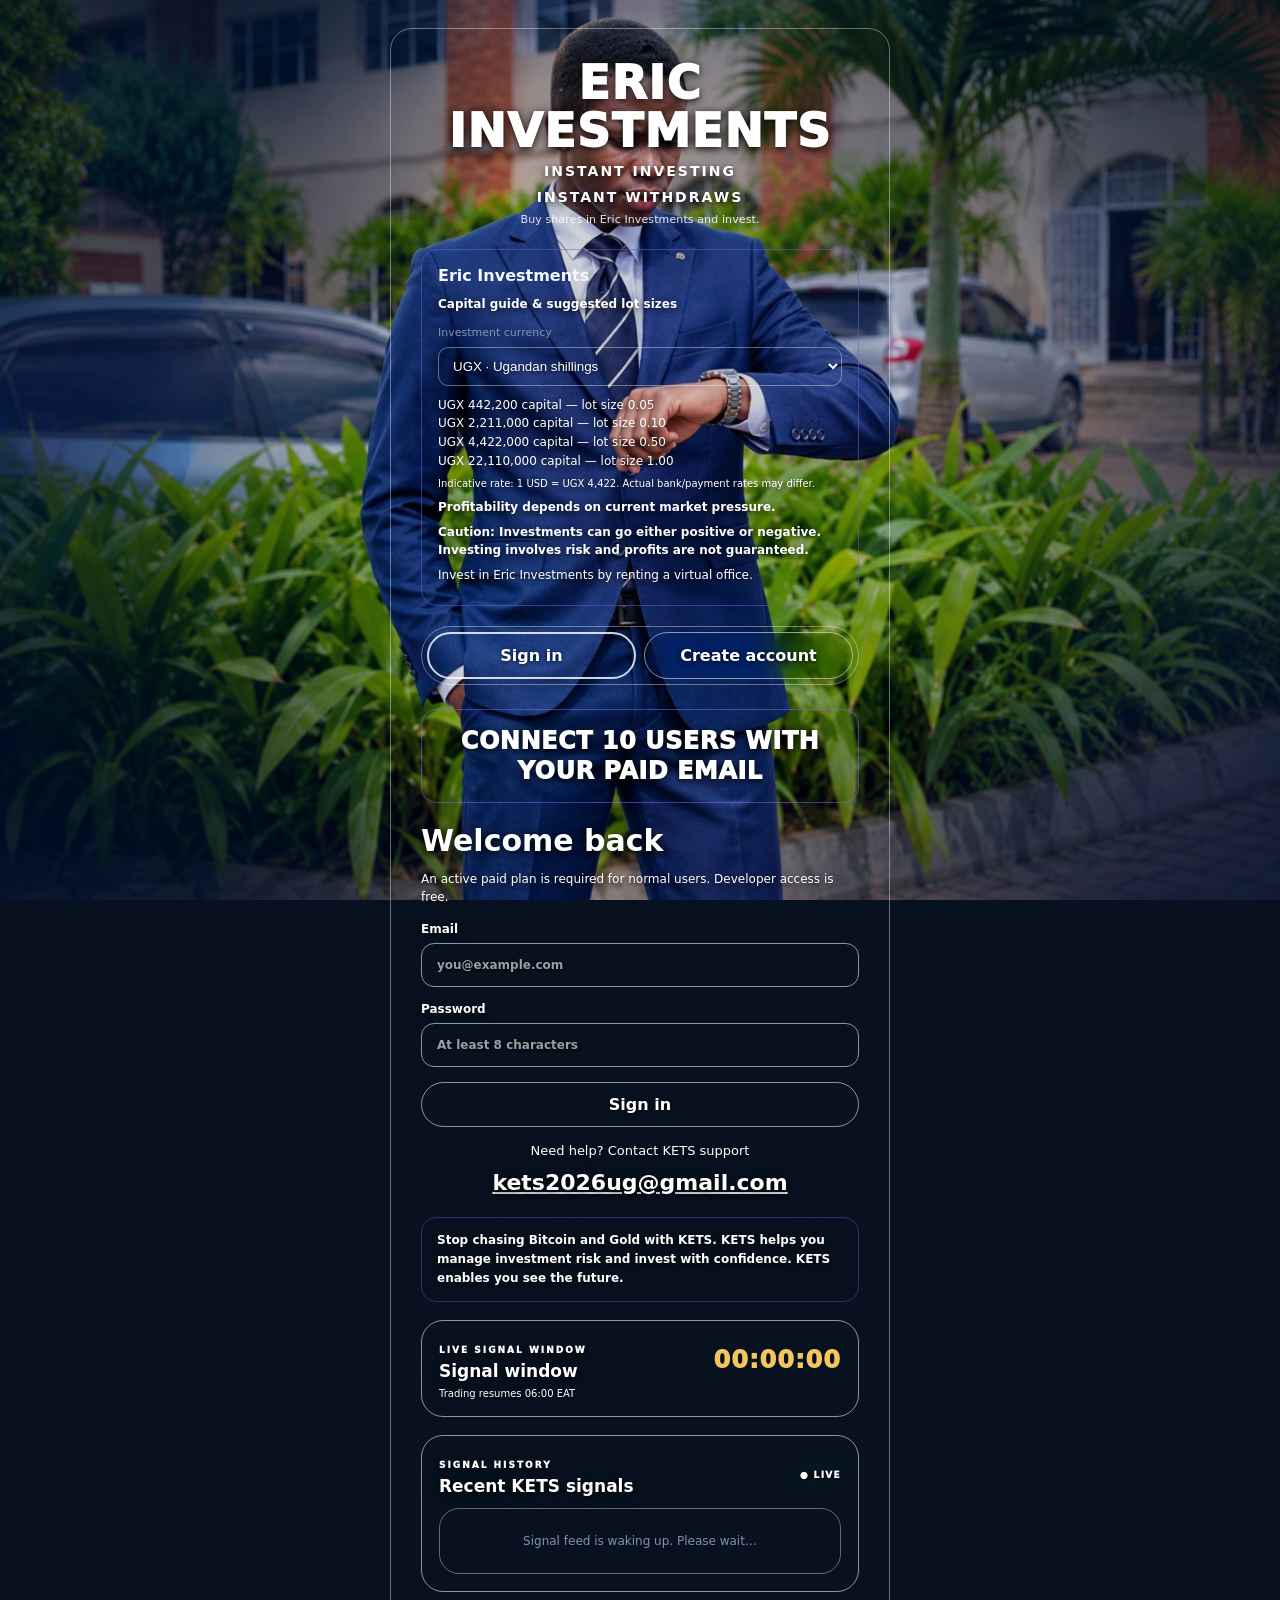
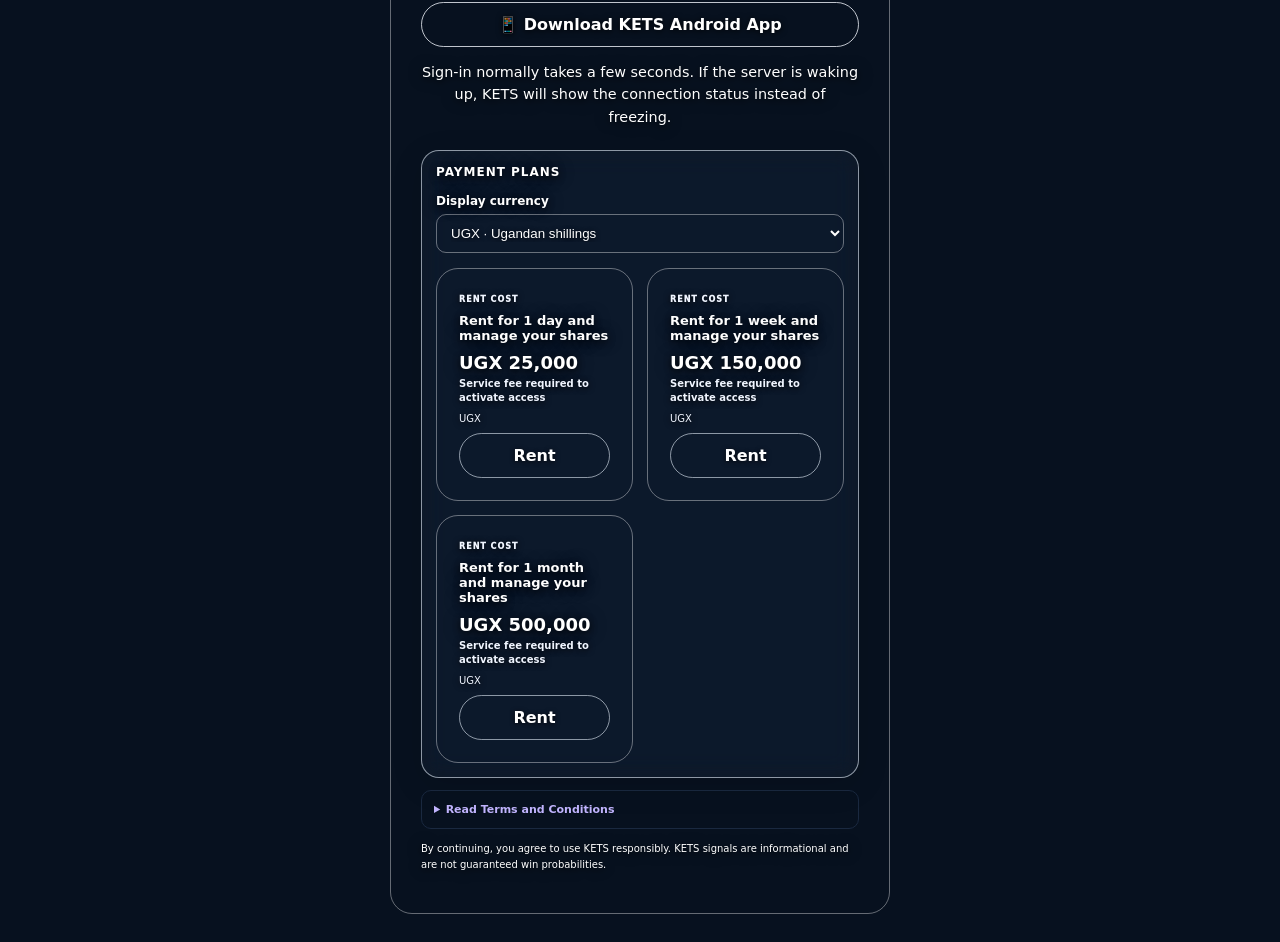
==== index.html @ ac980fc3 "Add files via upload" ====
<!doctype html>
<html lang="en">
<head>
<meta charset="utf-8"><meta name="viewport" content="width=device-width,initial-scale=1,viewport-fit=cover">
<meta name="theme-color" content="#07111f"><meta name="description" content="KETS — private market signal intelligence">
<link rel="manifest" href="/manifest.json">
<link rel="apple-touch-icon" href="/icon-192.png">
<meta name="mobile-web-app-capable" content="yes">
<meta name="apple-mobile-web-app-capable" content="yes">
<meta name="apple-mobile-web-app-status-bar-style" content="black-translucent">

<link rel="stylesheet" href="/styles.css?v=20261110copilot2"><title>ERIC INVESTMENTS — INSTANT INVESTING · INSTANT WITHDRAWS</title>
</head>
<body>
<div id="authScreen" class="auth-screen">
  <div class="auth-card">
    <div class="logo-lockup"><div class="investment-brand"><b>ERIC INVESTMENTS</b><span>INSTANT INVESTING</span><span>INSTANT WITHDRAWS</span><small class="investment-tagline">Buy shares in Eric Investments and invest.</small></div></div>
    <section class="investment-info" aria-label="Investment information"><h3>Eric Investments</h3><p><b>Capital guide &amp; suggested lot sizes</b></p><label class="currency-picker investment-currency-picker">Investment currency <select id="investmentCurrencySelect" aria-label="Investment display currency"><option value="UGX" selected>UGX · Ugandan shillings</option><option value="USD">USD · US dollars</option></select></label><p id="investmentCapitalAmounts"><span data-usd="100" data-lot="0.05">UGX 442,200 capital — lot size 0.05</span><br><span data-usd="500" data-lot="0.10">UGX 2,211,000 capital — lot size 0.10</span><br><span data-usd="1000" data-lot="0.50">UGX 4,422,000 capital — lot size 0.50</span><br><span data-usd="5000" data-lot="1.00">UGX 22,110,000 capital — lot size 1.00</span></p><p id="investmentExchangeRateNote" class="tiny">Using an indicative rate of UGX 4,422 per USD until the live rate loads.</p><p><b>Profitability depends on current market pressure.</b></p><p class="risk-warning">Caution: Investments can go either positive or negative. Investing involves risk and profits are not guaranteed.</p><p>Invest in Eric Investments by renting a virtual office.</p></section>
    <div id="authForms">
      <div class="auth-tabs"><button class="tab active" data-tab="login">Sign in</button><button class="tab" data-tab="register">Create account</button></div>
      <div id="loginForm" class="form-panel">
        <div class="paid-email-banner">CONNECT 10 USERS WITH YOUR PAID EMAIL</div>
        <h1>Welcome back</h1><p class="muted">An active paid plan is required for normal users. Developer access is free.</p>
        <label>Email<input id="loginEmail" type="email" autocomplete="email" placeholder="you@example.com"></label>
        <label>Password<input id="loginPassword" type="password" autocomplete="current-password" placeholder="At least 8 characters"></label>
        <div id="loginMsg" class="form-message" aria-live="polite"></div>
        <button class="primary-btn full" id="loginBtn">Sign in</button>
        <div class="signin-support"><span>Need help? Contact KETS support</span><a href="mailto:kets2026ug@gmail.com">kets2026ug@gmail.com</a></div>
        <p class="kets-tagline">Stop chasing Bitcoin and Gold with KETS. KETS helps you manage investment risk and invest with confidence. KETS enables you see the future.</p>        <section class="welcome-signal-preview" aria-label="KETS public signal preview">
          <div class="welcome-preview-head">
            <div><span class="eyebrow">LIVE SIGNAL WINDOW</span><h2>Signal window</h2></div>
            <div class="welcome-window-time" id="welcomeSignalWindow">--:--:--</div>
          </div>
          <p class="welcome-window-label" id="welcomeWindowLabel">Checking signal window…</p>
        </section>
        <section class="welcome-signal-preview welcome-history-preview" aria-label="KETS signal history">
          <div class="welcome-preview-head">
            <div><span class="eyebrow">SIGNAL HISTORY</span><h2>Recent KETS signals</h2></div>
            <span class="live-dot">● LIVE</span>
          </div>
          <div class="history-card" id="welcomeHistoryList"><div class="empty">Loading signal history…</div></div>
        </section>
        <a class="primary-btn full app-download-btn" href="/download/kets-android.apk" download="KETS-Android.apk">📱 Download KETS Android App</a>
        <p class="muted signin-time-note">Sign-in normally takes a few seconds. If the server is waking up, KETS will show the connection status instead of freezing.</p>
        <div class="auth-plan-box"><div class="auth-plan-title">Payment plans</div><label class="currency-picker">Display currency<select id="authCurrencySelect"><option value="UGX" selected>UGX · Ugandan shillings</option><option value="USD">USD · US dollars</option></select></label><div class="plans-grid auth-plans-grid" id="loginPlansGrid"><div class="empty">Loading plans...</div></div></div>
      </div>
      <div id="registerForm" class="form-panel hidden">
        <h1>Create your KETS account</h1><p class="muted">One email address can have only one KETS account.</p>
        <label>Full name<input id="regName" type="text" autocomplete="name" placeholder="Your name"></label>
        <label>Email<input id="regEmail" type="email" autocomplete="email" placeholder="you@example.com"></label>
        <label>Password<input id="regPassword" type="password" autocomplete="new-password" placeholder="At least 8 characters"></label>
        <label>Country<select id="regCountry"><option value="UG">Uganda</option><option value="OTHER">Other</option></select></label>
        <div class="currency-note" id="currencyNote">Display currency: <strong>UGX</strong></div>
        <label class="terms-consent"><input id="regTermsAge" type="checkbox" required> I agree to the <a href="#termsConditions">Terms and Conditions</a> and confirm that I am 18 years of age or older.</label>
        <div id="registerMsg" class="form-message" aria-live="polite"></div>
        <p class="tiny device-limit-note">A paid email can connect up to 10 devices. The 10-device limit applies per paid email address.</p>
        <button class="primary-btn full" id="registerBtn">Create account</button>
        <div class="auth-plan-box"><div class="auth-plan-title">Payment plans</div><p class="tiny">Creating an account is free. After registration, choose a plan below to activate sign-in access.</p><label class="currency-picker">Display currency<select id="registerCurrencySelect"><option value="UGX" selected>UGX · Ugandan shillings</option><option value="USD">USD · US dollars</option></select></label><div class="plans-grid auth-plans-grid" id="registerPlansGrid"><div class="empty">Loading plans...</div></div></div>
      </div>
      <details id="termsConditions" class="terms-details"><summary>Read Terms and Conditions</summary><p>Eric Investments provides investment information and tools, not guaranteed returns or personal financial advice. Markets can move against you and you may lose some or all of the capital you trade with. Suggested lot sizes are examples, not a guarantee that a lot size is suitable for your account. You are responsible for your decisions, risk controls, and compliance with applicable laws. You must be at least 18 years old to create an account.</p></details><p class="tiny">By continuing, you agree to use KETS responsibly. KETS signals are informational and are not guaranteed win probabilities.</p>
    </div>
  </div>
</div>

<div id="app" class="hidden">
<header class="topbar">
  <div class="brand"><div class="investment-brand"><strong>ERIC INVESTMENTS</strong><span>INSTANT INVESTING</span><span>INSTANT WITHDRAWS</span><div class="investment-info-inline">Capital guide: $100 → 0.05 lot · $500 → 0.10 lot · $1,000 → 0.50 lot · $5,000 → 1.00 lot<br>Profitability depends on current market pressure. Caution: investments can go positive or negative. Choose a 30-day service plan to start investing.</div></div></div>
  <div class="header-actions"><span class="header-status"><i></i><span id="engineStatus">Connecting...</span></span><div class="page-nav" aria-label="KETS pages"><button class="ghost-btn page-nav-btn" id="liveMarketsBtn">Live Markets</button><button class="ghost-btn page-nav-btn" id="accessPlansBtn">Rent Costs</button><button class="ghost-btn page-nav-btn" id="paymentHistoryBtn">Payment History</button><button class="ghost-btn page-nav-btn" id="stopLossBtn">Stop Loss</button><button class="ghost-btn page-nav-btn" id="bullBearHistoryBtn">Bullish / Bearish History</button><button class="ghost-btn page-nav-btn" id="managedTradingBtn">Invest Shares</button><button class="ghost-btn page-nav-btn" id="autoTraderBtn">🤖 Auto Trader</button><button class="ghost-btn page-nav-btn" id="smcHistoryBtn">SMC History</button><button class="ghost-btn page-nav-btn" id="orderFlowBtn">Order Flow</button><button class="ghost-btn page-nav-btn" id="frvpBtn">FRVP</button><button class="ghost-btn page-nav-btn" id="v16Btn">V16</button><button class="ghost-btn page-nav-btn" id="coPilotBtn">Co-pilot</button><button class="ghost-btn page-nav-btn" id="coPilot2Btn">Co-Pilot 2</button><button class="ghost-btn page-nav-btn" id="gmmaBtn">GMMA</button><button class="ghost-btn page-nav-btn" id="adminPaymentsBtn" type="button">Admin Payments</button></div><button class="profile-mini" id="profileBtn"><span id="miniName">Profile</span></button></div>
</header>

<main>
<div id="dashboardHome">
<section class="hero-card">
  <div><span class="eyebrow">PRIVATE SIGNAL DASHBOARD</span><h1>Early market signals.<br><em>Simple. Fast. Focused.</em></h1>
  <p>Real-time KETS intelligence with live signal updates for every signed-in account.</p>
  <div class="welcome-tech">WELCOME TO THE WORLD OF TECHNOLOGY</div><p class="kets-tagline dashboard-tagline">Stop chasing Bitcoin and Gold with KETS. KETS helps you manage investment risk and invest with confidence. KETS enables you see the future.</p>
  <a class="primary-btn app-download-btn dashboard-download" href="/download/kets-android.apk" download="KETS-Android.apk">📱 Download KETS Android App</a>
  </div>
  <div class="hero-badge"><span id="accessPlan">FREE</span><small id="accessExpiry">Sign in to begin</small></div>
</section>

<section class="stats-grid">
 <div class="count-card"><span>Signal window</span><strong id="signalWindow">--:--:--</strong><small id="windowLabel">Checking...</small></div>
 <div class="count-card"><span>Next signal broadcast</span><strong id="nextBroadcast">--:--:--</strong><small>Countdown to the next KETS signal scan</small></div>
 <div class="count-card"><span>Your status</span><strong id="userStatus">SIGNED IN</strong><small>Account active</small></div>
</section>

<section class="section-head"><div><span class="eyebrow">MARKET TOOLS</span><h2>Open a KETS page</h2></div></section>
<section class="dashboard-page-links"><button class="dashboard-page-card" id="dashboardLiveMarkets"><span>📈 LIVE MARKETS</span><strong>Latest qualifying signals</strong><small>Open the full live market dashboard.</small></button><button class="dashboard-page-card" id="dashboardCoPilot"><span>🧭 CO-PILOT</span><strong>Legacy indicator centre</strong><small>View the existing Co-pilot indicator page.</small></button><button class="dashboard-page-card" id="dashboardCoPilot2"><span>🧭 CO-PILOT 2</span><strong>Bollinger Bands + Supertrend</strong><small>Monitor the latest 20 Twelve Data candles and Supertrend colour-change decisions.</small></button><button class="dashboard-page-card" id="dashboardOrderFlow"><span>📊 ORDER FLOW</span><strong>View calculated market pressure</strong><small>Open the Order Flow page to review the trading bot’s candle-pressure results.</small></button><button class="dashboard-page-card" id="dashboardStopLoss"><span>🛡 STOP LOSS MANAGEMENT</span><strong>Manage trade risk</strong><small>Open the dedicated stop-loss management page.</small></button><button class="dashboard-page-card" id="dashboardAccessPlans"><span>💳 RENT COSTS</span><strong>Rent a virtual office</strong><small>View plans and secure payment options.</small></button><button class="dashboard-page-card" id="dashboardPaymentHistory"><span>🧾 PAYMENT HISTORY</span><strong>Your payment records</strong><small>View completed and pending payments separately.</small></button><button class="dashboard-page-card" id="dashboardAdminPayments" type="button"><span>🛠 ADMIN PAYMENTS</span><strong>Review payment requests</strong><small>Open the admin payments approval page.</small></button><button class="dashboard-page-card managed-trading-card" id="dashboardManagedTrading"><span>🤖 INVEST SHARES</span><strong>Deposit &amp; let KETS trade</strong><small>Connect an authorized broker account, monitor entries/exits and track profits.</small></button></section>


<section class="section-head"><div><span class="eyebrow">YOUR ACCOUNT</span><h2>Profile & payments</h2></div></section>
<section class="dashboard-grid">
 <article class="panel profile-panel"><div class="panel-title"><h3>Profile</h3><button class="ghost-btn" id="editProfileBtn">Edit</button></div>
  <div class="profile-row"><div><strong id="profileName">—</strong><span id="profileEmail">—</span></div></div>
 </article>
 <article class="panel"><div class="panel-title"><h3>Current access</h3></div><div id="accessCard" class="access-card">No active plan.</div></article>
</section>

<section class="section-head"><div><span class="eyebrow">SIGNALS</span><h2>Signal history</h2></div><span class="muted">2 days · live updates</span></section>
<section class="history-card" id="historyList"><div class="empty">Loading...</div></section>

<section class="section-head"><div><span class="eyebrow">SMC AUTOTRADE SOURCE</span><h2>SMC Signal History</h2></div><span class="muted">Dedicated SMC-only feed · historical feed only</span></section>
<section class="history-card" id="smcHistoryList"><div class="empty">Loading SMC history...</div></section>

<section class="support-card"><div><span class="eyebrow">SUPPORT</span><h2>Need help?</h2><p>Contact the KETS support team for account or payment assistance.</p></div><a class="primary-btn" href="mailto:kets2026ug@gmail.com">kets2026ug@gmail.com</a></section>

</div>

<section id="liveMarketsPage" class="history-page hidden">
  <div class="history-page-head">
    <div><span class="eyebrow">LIVE MARKETS</span><h2>Latest qualifying signals</h2><p class="muted">Live KETS market signals · existing trading setup unchanged</p></div>
    <button class="ghost-btn page-back-btn" data-page="dashboard">← Dashboard</button>
  </div>
  <div class="live-page-status"><span class="live-dot">LIVE</span><small id="signalsLastUpdated">Waiting for signal feed…</small></div>
  <section class="signal-grid" id="signalGrid"><div class="empty dashboard-loading">Loading live market dashboard…</div></section>
</section>

<section id="accessPlansPage" class="history-page hidden">
  <div class="history-page-head">
    <div><span class="eyebrow">RENT COSTS</span><h2>Rent a virtual office</h2><p class="muted">Your currency is based on your country. Pesapal provides the secure hosted payment page.</p></div>
    <button class="ghost-btn page-back-btn" data-page="dashboard">← Dashboard</button>
  </div>
  <div class="plans-card dedicated-plans-card"><div class="plans-page-currency"><label class="currency-picker">Display currency<select id="insideCurrencySelect"><option value="UGX" selected>UGX · Ugandan shillings</option><option value="USD">USD · US dollars</option></select></label><span>Prices shown in <strong id="plansCurrencyLabel">UGX</strong></span></div><div class="plans-grid" id="plansGrid"></div></div>
</section>

<section id="paymentHistoryPage" class="history-page hidden">
  <div class="history-page-head">
    <div><span class="eyebrow">PAYMENT HISTORY</span><h2>Your payment history</h2><p class="muted">Your KETS payment records are kept on their own page.</p></div>
    <button class="ghost-btn page-back-btn" data-page="dashboard">← Dashboard</button>
  </div>
  <section class="history-card" id="paymentHistory"><div class="empty">Loading...</div></section>
</section>

<section id="stopLossPage" class="history-page hidden">
  <div class="history-page-head">
    <div><span class="eyebrow">RISK MANAGEMENT</span><h2>Stop Loss Management</h2><p class="muted">Dedicated stop-loss view for the current KETS signal. Existing signal calculations and setups are unchanged.</p></div>
    <button class="ghost-btn page-back-btn" data-page="dashboard">← Dashboard</button>
  </div>
  <section class="stop-management-page" id="stopManagementContent"><div class="empty">Loading stop-loss management…</div></section>
</section>

<section id="managedTradingPage" class="history-page hidden">
  <div class="history-page-head">
    <div><span class="eyebrow">CTRADER MANAGEMENT</span><h2>Connect cTrader &amp; let KETS manage entries</h2><p class="muted">A dedicated cTrader management page. Your funds remain with your broker; KETS only uses the trading permission you authorize.</p></div>
    <button class="ghost-btn page-back-btn" data-page="dashboard">← Dashboard</button>
  </div>

  <div class="managed-warning"><strong>Important:</strong> KETS does not guarantee profits. Connect only a broker/exchange account that supports authorized API trading. Never give KETS your broker password or withdrawal credentials.</div>

  <section class="panel" style="margin-bottom:16px">
    <div class="panel-title"><h3>cTrader connection</h3><span class="status-pill" id="ctraderConnectionStatus">NOT CONNECTED</span></div>
    <p class="muted">Connect your own cTrader account through cTrader's official authorization page. KETS never asks for your cTrader password.</p>
    <button class="primary-btn" id="connectCTraderBtn">Connect cTrader</button>
    <button class="ghost-btn" id="disconnectCTraderBtn" style="display:none">Disconnect cTrader</button>
    <p class="tiny" id="ctraderConnectionNote">No cTrader account is connected.</p>
    <div id="ctraderAccountPickerWrap" style="display:none" class="ctrader-account-picker">
      <label for="ctraderAccountPicker">Account KETS will use for trading</label>
      <select id="ctraderAccountPicker"></select>
      <div class="tiny" id="ctraderSelectedAccountNote">No trading account selected.</div>
      <button class="primary-btn" id="selectCTraderAccountBtn" type="button">Use selected account for trading</button>
    </div>
  </section>

  <section class="managed-grid">
    <article class="panel managed-balance-card">
      <div class="panel-title"><h3>Trading account</h3><span class="status-pill" id="managedConnectionStatus">NOT CONNECTED</span></div>
      <div class="managed-currency-row"><label for="managedCurrencySelect">Display currency</label><select id="managedCurrencySelect"><option value="UGX" selected>UGX · Ugandan shillings</option><option value="USD">USD · US dollars</option></select><span id="managedExchangeRateNote" class="tiny">Loading current USD/UGX rate…</span></div>
      <div class="managed-balance"><span>Current cTrader balance</span><strong id="managedBalance">--</strong></div>
      <div class="managed-mini-grid">
        <div><span>Equity</span><b id="managedEquity">--</b></div>
        <div><span>Today's realized P/L</span><b id="managedTodayPnl">--</b></div>
        <div><span>Open P/L</span><b id="managedUnrealizedPnl">--</b></div>
        <div><span>Open trades</span><b id="managedOpenTrades">0</b></div>
        <div><span>Realized P/L (today)</span><b id="managedRealizedPnl">--</b></div>
        <div><span>Free margin</span><b id="managedFreeMargin">--</b></div>
      </div>
      <p class="tiny managed-note" id="managedConnectionNote">These figures are read from the selected cTrader account. Connect cTrader and select an account to load the live balance, equity, P/L and margin data.</p>
    </article>

    <article class="panel managed-control-card">
      <div class="panel-title"><h3>Trading controls</h3><span class="muted">Your strategy remains unchanged</span></div>
      <label>Trading allocation <select id="managedAllocation" disabled title="Not used by Current KETS auto-trade rules"><option value="10">10% of trading balance</option><option value="25">25% of trading balance</option><option value="50">50% of trading balance</option><option value="100">100% of trading balance</option></select></label>
      <label>Selected lot size <input id="managedLotSize" type="number" min="0.01" max="10" step="0.01" value="0.01" inputmode="decimal"></label>
      <label>Pressure ratio required for Auto-Trade <input id="managedPressureRatio" type="number" min="1" max="100" step="0.1" value="2" inputmode="decimal"></label><p class="tiny">Default is 2×. Auto-Trader will only open a new position when the confirmed Order Flow pressure ratio meets your selected threshold and the existing pressure/price alignment rules also agree. Higher ratios require stronger pressure imbalance; they do not guarantee profit.</p>
      <label>Maximum open trades <select id="managedMaxTrades" disabled title="Not used by Current KETS auto-trade rules"><option>1</option><option>2</option><option>3</option></select></label>
      <label>Minimum entry quality <select id="managedMinQuality" disabled title="Not used by Current KETS auto-trade rules"><option value="40" selected>40 / 100 — Low-risk eligible</option><option value="50">50 / 100</option><option value="60">60 / 100</option><option value="70">70 / 100</option><option value="85">85 / 100</option></select></label>
      <input id="managedProfitTarget" type="hidden" value="25">
      <div class="managed-toggle-row"><div><strong>Automatic entries &amp; exits</strong><small>Choose the market below, then tap the switch to turn automatic trading ON or OFF.</small></div><label class="switch" title="Turn automatic trading on or off"><input id="managedAutoTrade" type="checkbox" disabled><span></span></label></div>
      <label class="auto-trade-symbol-label">Auto-trade symbol<select id="autoTradeSymbol" disabled><option value="XAUUSD">XAU/USD</option><option value="BTCUSD">BTC/USD</option></select></label>
      <div class="auto-trade-controls">
        <div class="auto-trade-status"><span>AUTO-TRADE STATUS</span><strong id="managedAutoTradeStatus">NOT CONNECTED</strong></div>
        <div class="auto-trade-buttons">
          <button class="primary-btn" id="autoStartBtn" disabled>▶ Start Auto-Trade</button>
          <button class="ghost-btn" id="autoPauseBtn" disabled>⏸ Pause</button>
          <button class="danger-btn" id="autoStopBtn" disabled>⏹ Stop New Entries</button>
        </div>
        <p class="tiny">Start immediately checks the trading-bot signals shown in Signal History and keeps checking for new BUY/SELL signals. The existing rules remain unchanged: BUY/SELL entries only, opposite signal exits, and no duplicate same-direction entries. Pause/Stop prevent new automatic entries; existing trades are not closed by these buttons. Auto-Trade operates only from 06:00 to 18:00 EAT and resumes at 06:00 if the total target profit has not yet been reached.</p><div id="managedActionMessage" class="managed-action-message" aria-live="polite"></div>
      </div>
      <div class="manual-trade-controls">
        <div class="panel-title"><h3>Manual Trade</h3><span class="muted">Uses your connected cTrader account</span></div>
        <div class="manual-trade-grid">
          <label>Symbol <select id="manualTradeSymbol"><option value="XAUUSD">XAU/USD</option><option value="BTCUSD">BTC/USD</option></select></label>
          <label>Lot size <input id="manualTradeLot" type="number" min="0.01" max="10" step="0.01" value="0.01" inputmode="decimal"></label>
          <label>Stop Loss <input id="manualTradeSL" type="number" step="any" placeholder="Optional"></label>
          <label>Take Profit <input id="manualTradeTP" type="number" step="any" placeholder="Optional"></label>
        </div>
        <div class="manual-trade-buttons">
          <button class="buy-btn" id="manualBuyBtn" disabled>🟢 BUY</button>
          <button class="sell-btn" id="manualSellBtn" disabled>🔴 SELL</button>
          <button class="ghost-btn" id="manualCloseAllBtn" disabled>✕ Close All Manual Trades</button>
        </div>
        <p class="tiny">Manual orders use the lot size entered here. Automatic entries use the separate Selected lot size above. Optional SL/TP can be entered before placing the order.</p>
      </div>
      <button class="primary-btn full" id="saveManagedSettings">Save trading settings</button>
      <p class="tiny">Target profit total stops new automatic entries when the current Auto-Trade run reaches the amount. It is not a profit guarantee; actual P/L depends on market conditions, lot size, spread, slippage and broker execution.</p>
      <div class="managed-action-row"><button class="ghost-btn" id="managedDepositBtn">View deposit instructions</button><button class="ghost-btn" id="managedWithdrawBtn">Withdraw profits</button></div>
    </article>
  </section>

  <section class="section-head managed-section-head"><div><span class="eyebrow">LIVE TRADE PLAN</span><h2>Current KETS entry &amp; exit</h2></div><span class="muted">Signals drive the plan; execution requires a broker connection.</span></section>
  <section class="managed-trade-card panel" id="managedTradePlan"><div class="empty">Waiting for a qualifying KETS signal…</div></section>

  <section class="section-head managed-section-head"><div><span class="eyebrow">TRADE HISTORY</span><h2>Entries, exits &amp; P/L</h2></div></section>
  <section class="history-card" id="managedTradeHistory"><div class="empty">No managed trades recorded yet.</div></section>
</section>


<section id="smcHistoryPage" class="history-page hidden">
  <div class="history-page-head">
    <div><span class="eyebrow">SMC AUTOTRADE SOURCE</span><h2>SMC Signal History</h2><p class="muted">Historical SMC records only · SMC is not an Auto-Trader entry source.</p></div>
    <button class="ghost-btn page-back-btn" data-page="dashboard">← Dashboard</button>
  </div>
  <div class="live-page-status"><span class="live-dot">SMC LIVE</span><small id="smcHistoryLastUpdated">Waiting for SMC signal feed…</small></div>
  <section class="history-card" id="smcHistoryPageList"><div class="empty">Loading SMC history…</div></section>
</section>

<section id="orderFlowPage" class="history-page hidden">
  <div class="history-page-head">
    <div><span class="eyebrow">CANDLE-BASED PRESSURE PROXY</span><h2>Order Flow History</h2><p class="muted">Directional pressure is estimated from existing OHLC candles. This is not actual bid/ask volume, aggressor flow, or verified absorption.</p></div>
    <button class="ghost-btn page-back-btn" data-page="dashboard">← Dashboard</button>
  </div>
  <div class="live-page-status"><span class="live-dot">PROXY FEED</span><small id="orderFlowLastUpdated">Waiting for order-flow proxy data…</small></div>
  <section class="history-card order-flow-reading-guide" aria-labelledby="orderFlowReadingGuideTitle">
    <h3 id="orderFlowReadingGuideTitle">How to use the major-trend reading</h3>
    <ul>
      <li><strong>Bullish average at 55% or higher:</strong> bullish pressure bias.</li>
      <li><strong>Bearish average at 55% or higher:</strong> bearish pressure bias.</li>
      <li><strong>Neither reaches 55%:</strong> no clear pressure advantage.</li>
      <li><strong>Pressure and price agree:</strong> stronger directional evidence.</li>
      <li><strong>Pressure and price disagree:</strong> trend remains unconfirmed.</li>
    </ul>
    <p class="muted">These are initial analysis thresholds, not proven profitable settings. The summary does not guarantee a major trend or automatically authorize a trade.</p>
  </section>
  <section id="orderFlowTrendSummary" class="order-flow-trend-summary"><div class="empty">Trend bias will appear when enough proxy records arrive.</div></section>
  <section class="history-card" id="orderFlowHistoryList"><div class="empty">Loading order-flow history…</div></section>
</section>

<section id="frvpPage" class="history-page hidden">
  <div class="history-page-head">
    <div><span class="eyebrow">AUTOTRADER ENTRY VISUALIZER</span><h2>📊 FRVP · Fixed Range Volume Profile</h2><p class="muted">Read-only FRVP analysis for observation. KETS Co-pilot is the only Auto-Trader entry strategy. FRVP remains a read-only monitor.</p></div>
    <button class="ghost-btn page-back-btn" data-page="dashboard">← Dashboard</button>
  </div>
  <div class="live-page-status"><span class="live-dot">FRVP MONITOR</span><small id="frvpLastUpdated">Waiting for order-flow candle data…</small></div>
  <section class="history-card frvp-intro"><strong>How the entry is checked</strong><p>FRVP uses the latest completed swing as a fixed range. Tick volume is spread across 48 price bins to estimate the POC. BUY requires a downward POC retest followed by a confirmed bullish higher-low and higher-high. SELL requires an upward POC retest followed by a confirmed bearish lower-high and lower-low. This FRVP page is retained for monitoring only and does not authorize Auto-Trader entries or exits.</p><small>Volume is a tick-volume approximation, not exchange-traded real volume. This page is a read-only monitor; it does not change or manually trigger trades.</small></section>
  <section id="frvpOverview" class="frvp-overview"><div class="empty">FRVP status will appear when Order Flow records arrive.</div></section>
  <section class="history-card frvp-profile-card"><div class="frvp-section-head"><div><h3>Fixed Range Volume Profile</h3><p class="muted">Estimated tick-volume distribution across the selected swing range.</p></div><span id="frvpPocLabel" class="frvp-poc-label">POC: --</span></div><div id="frvpProfile" class="frvp-profile"><div class="empty">Waiting for sufficient OHLC + tick-volume candle data.</div></div></section>
  <section class="history-card frvp-steps-card"><h3>Entry confirmation checklist</h3><div id="frvpChecklist" class="frvp-checklist"><div class="empty">Waiting for FRVP inputs…</div></div></section>
  <section class="history-card frvp-steps-card"><h3>Confirmed ZigZag swing points</h3><div id="frvpZigzag" class="frvp-zigzag"><div class="empty">No confirmed ZigZag points yet.</div></div></section>
</section>


<section id="v16Page" class="history-page hidden">
  <div class="history-page-head"><div><span class="eyebrow">GOLD + DXY MARKET DATA FEED</span><h2>V16 · GOLD / DXY MONITOR</h2><p class="muted">Gold feed: Twelve Data · DXY feed: Infoway. Read-only Gold/DXY market context. These readings do not authorize Auto-Trader entries.</p></div><button class="ghost-btn page-back-btn" data-page="dashboard">← Dashboard</button></div>
  <div class="live-page-status"><span class="live-dot" id="v16FeedStatus">WAITING FOR FEED</span><small id="v16LastUpdated">Waiting for incoming Gold and DXY candles…</small></div>
  <section class="v16-market-grid"><article class="history-card"><h3>XAU/USD · GOLD</h3><div class="v16-price" id="v16GoldPrice">--</div><div class="v16-metrics" id="v16GoldReadings">M5: -- · M15: --</div><p id="v16GoldLevels" class="muted">Support: -- · Resistance: --</p></article><article class="history-card"><h3>DXY · US DOLLAR INDEX</h3><div class="v16-price" id="v16DxyPrice">--</div><div class="v16-metrics" id="v16DxyReadings">M5: -- · M15: --</div><p id="v16DxyLevels" class="muted">Support: -- · Resistance: --</p></article></section>
  <section class="history-card"><h3>V16 CONFIRMATION</h3><div id="v16Decision" class="v16-decision">Waiting for both market feeds.</div><div class="v16-checks" id="v16Checks"></div><p class="muted">M15 and M5 show Gold/DXY context. These readings are not used for Auto-Trader entries; see Co-pilot for the four mandatory indicator confirmations.</p></section>
</section>

<section id="coPilotPage" class="history-page hidden">
  <div class="history-page-head"><div><span class="eyebrow">FOUR-INDICATOR CONFIRMATION CENTRE</span><h2>🧭 KETS CO-PILOT</h2><p class="muted">Gold XAU/USD · M1 · EMA 9/21 · Stochastic 14,3,3 · MACD 12,26,9 · RSI 14</p></div><button class="ghost-btn page-back-btn" data-page="dashboard">← Dashboard</button></div>
  <div class="live-page-status"><span class="live-dot" id="copilotFeedStatus">WAITING FOR FEED</span><small id="copilotLastUpdated">Waiting for completed Gold candles…</small></div>
  <section class="history-card copilot-decision-card"><span class="eyebrow">AUTOTRADER ENTRY PERMISSION</span><h2 id="copilotDecision">WAITING</h2><p id="copilotReason" class="muted">No trade is allowed until all four indicators confirm the same direction.</p><div class="copilot-counts"><span id="copilotBuyCount">BUY: 0/4</span><span id="copilotSellCount">SELL: 0/4</span></div></section>
  <section class="copilot-indicator-grid" id="copilotIndicators"><article class="history-card"><div class="empty">Loading indicator readings…</div></article></section>
  <section class="history-card copilot-rules"><h3>Entry rules · all four must agree</h3><ul><li><strong>BUY:</strong> EMA 9 above EMA 21; Stochastic %K crosses above %D; MACD above its signal line; RSI above 50.</li><li><strong>SELL:</strong> EMA 9 below EMA 21; Stochastic %K crosses below %D; MACD below its signal line; RSI below 50.</li></ul><p class="muted">The four indicators are calculated from completed 1-minute Gold candles already fetched by the trading bot. No extra market-data API request is added. If the feed is stale, candles are insufficient, or any indicator disagrees, Auto-Trader must WAIT.</p></section>
</section>

<section id="coPilot2Page" class="history-page hidden">
  <div class="history-page-head"><div><span class="eyebrow">TWO-INDICATOR LIVE MONITOR</span><h2>🧭 CO-PILOT 2</h2><p class="muted">Gold XAU/USD · M1 · latest rolling 20 completed Twelve Data candles · Bollinger Bands (20,2) + Supertrend (10,3)</p></div><button class="ghost-btn page-back-btn" data-page="dashboard">← Dashboard</button></div>
  <div class="live-page-status"><span class="live-dot" id="copilot2FeedStatus">WAITING FOR FEED</span><small id="copilot2LastUpdated">Waiting for original bot candle data…</small></div>
  <section class="history-card copilot-decision-card"><span class="eyebrow">AUTOTRADER SIGNAL / POSITION RULE</span><h2 id="copilot2Decision">WAITING</h2><p id="copilot2Reason" class="muted">Waiting for 20 completed candles and aligned indicator directions.</p><div class="copilot-counts"><span id="copilot2BuyCount">BUY: 0</span><span id="copilot2SellCount">SELL: 0</span><span id="copilot2Window">WINDOW: 0/20</span></div></section>
  <section class="copilot-indicator-grid" id="copilot2Indicators"><article class="history-card"><div class="empty">Loading Bollinger Bands and Supertrend…</div></article></section>
  <section class="history-card"><h3>Latest 20 completed M1 records</h3><p class="muted">The table below shows the actual candle records used by Co-Pilot 2. The first 19 Bollinger cells show — because the displayed 20-candle window is needed to calculate a full 20-period middle band.</p><div class="table-scroll"><table class="copilot2-record-table"><thead><tr><th>Time (UTC)</th><th>Open</th><th>High</th><th>Low</th><th>Close</th><th>BB</th><th>Supertrend</th><th>Decision</th></tr></thead><tbody id="copilot2Records"><tr><td colspan="8">Waiting for candle records…</td></tr></tbody></table></div></section>
  <section class="history-card copilot-rules"><h3>Co-Pilot 2 monitor rules · read-only</h3><ul><li><strong>Monitor:</strong> Bollinger Bands (20,2) and Supertrend (10,3) are calculated from the completed Gold M1 candle feed.</li><li><strong>Execution:</strong> Co-Pilot 2 no longer authorizes Auto-Trader entries or exits. The GMMA page and GMMA reversal engine now control automatic entries and opposite-reversal exits.</li></ul><p class="muted">This page remains available for indicator observation only. Open GMMA to review the active Auto-Trader signal logic.</p></section>
</section>


<section id="gmmaPage" class="history-page hidden">
  <div class="history-page-head"><div><span class="eyebrow">GUPPY MULTIPLE MOVING AVERAGES · AUTOTRADER</span><h2>📈 GMMA</h2><p class="muted">Gold XAU/USD · M1 · Short EMAs 3, 5, 8, 10, 12, 15 · Long EMAs 30, 35, 40, 45, 50, 60</p></div><button class="ghost-btn page-back-btn" data-page="dashboard">← Dashboard</button></div>
  <div class="live-page-status"><span class="live-dot" id="gmmaFeedStatus">WAITING FOR FEED</span><small id="gmmaLastUpdated">Waiting for completed Gold candles…</small></div>
  <section class="history-card copilot-decision-card"><span class="eyebrow">GMMA REVERSAL / AUTOTRADER SIGNAL</span><h2 id="gmmaDecision">WAITING</h2><p id="gmmaReason" class="muted">Waiting for 120 completed M1 candles and a confirmed Guppy group crossover.</p><div class="copilot-counts"><span id="gmmaDirection">TREND: --</span><span id="gmmaWindow">CANDLES: 0/120</span><span id="gmmaPrice">PRICE: --</span></div></section>
  <section class="history-card gmma-emergency-close">
    <div class="panel-title"><h3>💼 cTrader position control</h3><span class="eyebrow">SELECTED ACCOUNT</span></div>
    <p class="muted">Close every currently open position on your selected cTrader account, including manual trades and trades opened by other strategies. This does not close pending orders.</p>
    <button class="danger-btn full" id="gmmaCloseAllCtraderBtn" type="button">🚨 CLOSE ALL OPEN cTRADER TRADES</button>
    <p class="form-message" id="gmmaCloseAllStatus" role="status" aria-live="polite"></p>
  </section>
  <section class="copilot-indicator-grid" id="gmmaGroups"><article class="history-card"><div class="empty">Loading GMMA readings…</div></article></section>
  <section class="history-card"><h3>Latest 20 completed M1 candles</h3><p class="muted">The table audits the short-group and long-group average values used to confirm the current trend.</p><div class="table-scroll"><table class="copilot2-record-table"><thead><tr><th>Time (UTC)</th><th>Close</th><th>Short group mean</th><th>Long group mean</th><th>Trend</th></tr></thead><tbody id="gmmaRecords"><tr><td colspan="5">Waiting for candle records…</td></tr></tbody></table></div></section>
  <section class="history-card copilot-rules"><h3>GMMA Auto-Trader rules</h3><ul><li><strong>BUY entry:</strong> the short-group average crosses above the long-group average on a completed candle.</li><li><strong>SELL entry:</strong> the short-group average crosses below the long-group average on a completed candle.</li><li><strong>Exit:</strong> close the existing KETS automatic position when a confirmed opposite GMMA group crossover occurs.</li><li><strong>Safety:</strong> only completed candles are used; at least 120 candles and a fresh feed (maximum age 4 minutes) are required. No entry is sent on a continuing trend without a new reversal.</li></ul><p class="muted">GMMA is a trend-following indicator and can lag or whipsaw in sideways markets. Test on demo before enabling live Auto-Trader.</p></section>
</section>

<section id="autoTraderPage" class="history-page hidden">
  <div class="history-page-head">
    <div>
      <span class="eyebrow">KETS AUTO TRADER</span>
      <h2>🤖 KETS AUTO TRADER</h2>
      <p class="muted">GMMA only: confirmed Guppy short/long EMA group reversals trigger entries and opposite reversals close automatic positions.</p>
    </div>
    <button class="ghost-btn page-back-btn" data-page="dashboard">← Dashboard</button>
  </div>

  <section class="auto-trader-controls-page">
    <article class="panel auto-control-section">
      <div class="panel-title"><h3>🎛️ MAIN CONTROL</h3></div>
      <div class="auto-control-row">
        <div class="auto-control-name">🟢 AUTO TRADE — ON / OFF</div>
        <label class="switch" title="AUTO TRADE — ON / OFF"><input id="atAutoTrade" type="checkbox"><span></span></label>
      </div>
    </article>

    <article class="panel auto-control-section v16-obsolete-controls">
      <div class="panel-title"><h3>📊 ENTRY REQUIREMENTS</h3></div>
      <div class="auto-control-row">
        <div class="auto-control-name">🔄 2-SIGNAL DIRECTION CHANGE CONFIRMATION — ON / OFF</div>
        <label class="switch" title="2-SIGNAL DIRECTION CHANGE CONFIRMATION — ON / OFF"><input id="atTwoSignal" type="checkbox"><span></span></label>
      </div>
      <div class="auto-control-row">
        <div class="auto-control-name">📉 LOW STABILITY ENTRY — ON / OFF</div>
        <label class="switch" title="LOW STABILITY ENTRY — ON / OFF"><input id="atLowStability" type="checkbox"><span></span></label>
      </div>
      <div class="auto-control-row">
        <div class="auto-control-name">📈 HIGH STABILITY ENTRY — ON / OFF</div>
        <label class="switch" title="HIGH STABILITY ENTRY — ON / OFF"><input id="atHighStability" type="checkbox"><span></span></label>
      </div>
      <div class="auto-control-row">
        <div class="auto-control-name">🔥 STRONG REVERSAL ENTRY — ON / OFF</div>
        <label class="switch" title="STRONG REVERSAL ENTRY — ON / OFF"><input id="atStrongReversal" type="checkbox"><span></span></label>
      </div>
      <div class="auto-control-row">
        <div class="auto-control-name">🧠 SMC STRATEGY — ON / OFF</div>
        <label class="switch" title="SMC STRATEGY — INDEPENDENT AUTO-TRADER SIGNAL SOURCE"><input id="atSMC" type="checkbox" checked><span></span></label>
      </div>
    </article>

    <article class="panel auto-control-section v16-obsolete-controls">
      <div class="panel-title"><h3>🎯 KETS STRATEGY</h3></div>
      <div class="auto-control-row">
        <div class="auto-control-name">🧠 KETS STRATEGY — ON / OFF</div>
        <label class="switch" title="KETS STRATEGY — ORIGINAL KETS SIGNAL ENGINE"><input id="atKetsStrategy" type="checkbox"><span></span></label>
      </div>
      <p class="tiny">This is the original KETS strategy signal source. When ON, KETS signals are eligible for Auto-Trader entries. It can run together with selected additional strategies. When OFF, KETS signals are excluded.</p>
    </article>

    <article class="panel auto-control-section v16-obsolete-controls">
      <div class="panel-title"><h3>🧠 ADDITIONAL STRATEGIES</h3></div>
      <p class="tiny">These strategies are implemented in the KETS trading bot as independent candidates. Turning one ON makes Auto-Trader use that strategy's candidate feed; turning all of them OFF leaves the existing KETS signal path unchanged.</p>
      <div class="auto-control-row"><div class="auto-control-name">📈 TREND FOLLOWING — ON / OFF</div><label class="switch"><input id="atStrategyTrend" data-strategy="trend_following" type="checkbox"><span></span></label></div>
      <div class="auto-control-row"><div class="auto-control-name">🚀 BREAKOUT — ON / OFF</div><label class="switch"><input id="atStrategyBreakout" data-strategy="breakout" type="checkbox"><span></span></label></div>
      <div class="auto-control-row"><div class="auto-control-name">↔️ MEAN REVERSION — ON / OFF</div><label class="switch"><input id="atStrategyMeanReversion" data-strategy="mean_reversion" type="checkbox"><span></span></label></div>
      <div class="auto-control-row"><div class="auto-control-name">⚡ MOMENTUM — ON / OFF</div><label class="switch"><input id="atStrategyMomentum" data-strategy="momentum" type="checkbox"><span></span></label></div>
      <div class="auto-control-row"><div class="auto-control-name">🕯️ PRICE ACTION — ON / OFF</div><label class="switch"><input id="atStrategyPriceAction" data-strategy="price_action" type="checkbox"><span></span></label></div>
      <div class="auto-control-row"><div class="auto-control-name">🎯 SUPPORT &amp; RESISTANCE — ON / OFF</div><label class="switch"><input id="atStrategySupportResistance" data-strategy="support_resistance" type="checkbox"><span></span></label></div>
      <div class="auto-control-row"><div class="auto-control-name">💧 SUPPLY &amp; DEMAND — ON / OFF</div><label class="switch"><input id="atStrategySupplyDemand" data-strategy="supply_demand" type="checkbox"><span></span></label></div>
      <div class="auto-control-row"><div class="auto-control-name">📊 VWAP — ON / OFF</div><label class="switch"><input id="atStrategyVWAP" data-strategy="vwap" type="checkbox"><span></span></label></div>
      <div class="auto-control-row"><div class="auto-control-name">〽️ MOVING AVERAGE CROSS — ON / OFF</div><label class="switch"><input id="atStrategyMACross" data-strategy="moving_average_cross" type="checkbox"><span></span></label></div>
      <div class="auto-control-row"><div class="auto-control-name">📉 MACD — ON / OFF</div><label class="switch"><input id="atStrategyMACD" data-strategy="macd" type="checkbox"><span></span></label></div>
      <div class="auto-control-row"><div class="auto-control-name">📈 RSI — ON / OFF</div><label class="switch"><input id="atStrategyRSI" data-strategy="rsi" type="checkbox"><span></span></label></div>
      <div class="auto-control-row"><div class="auto-control-name">🎚️ BOLLINGER BANDS — ON / OFF</div><label class="switch"><input id="atStrategyBollinger" data-strategy="bollinger_bands" type="checkbox"><span></span></label></div>
      <div class="auto-control-row"><div class="auto-control-name">🔢 FIBONACCI — ON / OFF</div><label class="switch"><input id="atStrategyFibonacci" data-strategy="fibonacci" type="checkbox"><span></span></label></div>
      <div class="auto-control-row"><div class="auto-control-name">⚡ SCALPING — ON / OFF</div><label class="switch"><input id="atStrategyScalping" data-strategy="scalping" type="checkbox"><span></span></label></div>
      <div class="auto-control-row"><div class="auto-control-name">🌪️ NEWS / VOLATILITY — ON / OFF</div><label class="switch"><input id="atStrategyVolatility" data-strategy="volatility_expansion" type="checkbox"><span></span></label></div>
      <p class="tiny">News/Volatility uses the bot's measured volatility expansion. It does not claim to read a news calendar.</p>
    </article>

    <article class="panel auto-control-section v16-obsolete-controls">
      <div class="panel-title"><h3>🛡️ RISK MANAGEMENT</h3></div>
      <div class="auto-control-row">
        <div class="auto-control-name">🛑 STOP LOSS — ON / OFF</div>
        <label class="switch"><input id="atStopLoss" type="checkbox"><span></span></label>
      </div>
      <div class="auto-control-row">
        <div class="auto-control-name">🎯 TAKE PROFIT — ON / OFF</div>
        <label class="switch"><input id="atTakeProfit" type="checkbox"><span></span></label>
      </div>
      <div class="auto-control-row">
        <div class="auto-control-name">🛡️ BREAK-EVEN — ON / OFF</div>
        <label class="switch"><input id="atBreakEven" type="checkbox"><span></span></label>
      </div>
      <div class="auto-control-row">
        <div class="auto-control-name">📈 TRAILING STOP — ON / OFF</div>
        <label class="switch"><input id="atTrailingStop" type="checkbox"><span></span></label>
      </div>
      <div class="auto-control-row">
        <div class="auto-control-name">💰 PROFIT PROTECTION — ON / OFF</div>
        <label class="switch"><input id="atProfitProtection" type="checkbox"><span></span></label>
      </div>
      <div class="auto-control-row">
        <div class="auto-control-name">⚠️ MAXIMUM LOSS PROTECTION — ON / OFF</div>
        <label class="switch"><input id="atMaxLossProtection" type="checkbox"><span></span></label>
      </div>
    </article>

    <article class="panel auto-control-section auto-trader-save-section">
      <div class="panel-title"><h3>💾 SAVE SETTINGS</h3></div>
      <p class="tiny">Save all Auto Trader controls and selected strategies to your KETS server. Browser-side settings are also preserved on this device.</p>
      <button class="primary-btn full" id="saveAutoTraderSettings">💾 Save Auto Trader settings</button>
      <p class="tiny" id="autoTraderSaveStatus" aria-live="polite"></p>
    </article>

    <article class="panel auto-control-section">
      <div class="panel-title"><h3>💼 POSITION MANAGEMENT</h3></div>
      <div class="auto-position-actions">
        <button class="ghost-btn auto-position-btn" id="atMoveBreakEven">🔒 MOVE SL TO BREAK-EVEN</button>
        <button class="ghost-btn auto-position-btn" id="atPartialClose">✂️ PARTIAL CLOSE</button>
        <button class="danger-btn auto-position-btn" id="atCloseAll">🚨 CLOSE ALL TRADES</button>
        <button class="danger-btn auto-position-btn" id="atEmergencyStop">⛔ EMERGENCY STOP</button>
      </div>
    </article>
  </section>
</section>

<section id="bullBearHistoryPage" class="history-page hidden">
  <div class="history-page-head">
    <div>
      <span class="eyebrow">STRONG REVERSAL ENTRY</span>
      <h2>Bullish &amp; Bearish History</h2>
      <p class="muted">2 days · reversal evidence · existing KETS setup unchanged</p>
    </div>
    <button class="ghost-btn" id="backToDashboardBtn">← Dashboard</button>
  </div>
  <div class="history-stability-note">Stability is calculated from the absolute difference between bullish and bearish history counts.</div>
  <section class="history-card strong-reversal-history" id="strongReversalHistory"><div class="empty">Loading...</div></section>
</section>
</main>
<footer><strong>KETS</strong> · Private market-signal dashboard</footer>
</div>

<div id="profileModal" class="modal hidden"></div>

<div id="installPrompt" class="install-prompt hidden" role="dialog" aria-label="Install KETS">
  <div class="install-icon"><img src="/icon-192.png" alt="KETS"></div>
  <div class="install-copy">
    <strong>Install KETS</strong>
    <span>Get quick access from your phone home screen.</span>
  </div>
  <button class="primary-btn install-btn" id="installBtn">Install</button>
  <button class="install-close" id="installClose" aria-label="Close">×</button>
</div>

<script src="/app.js?v=20261110gmma" defer></script>
<script src="/background-slideshow.js?v=20261028sixphotodisplayfix" defer></script>
</body></html>
---- styles.css ----
:root{--bg:#050914;--panel:#0a1120;--panel2:#0d1728;--line:#1a2940;--text:#f4f7fb;--muted:#8493aa;--accent:#8b6cff;--accent2:#5e8cff;--good:#25d695;--bad:#ff6674;--warn:#f4c65b;--shadow:0 24px 70px #0008}*{box-sizing:border-box}html{scroll-behavior:smooth}body{margin:0;min-height:100vh;background:linear-gradient(135deg,rgba(3,8,18,.74),rgba(3,8,18,.86)),url('/eric-investments-background.png') center center/cover fixed,radial-gradient(900px 500px at 10% -10%,#182b52 0,transparent 65%),radial-gradient(800px 500px at 100% 0,#251746 0,transparent 60%),var(--bg);color:var(--text);font-family:Inter,ui-sans-serif,system-ui,-apple-system,Segoe UI,sans-serif}button,input{font:inherit}button{cursor:pointer}a{color:inherit}.hidden{display:none!important}.auth-screen{min-height:100vh;display:grid;place-items:center;padding:24px}.auth-card{width:min(480px,100%);padding:34px;border:1px solid #263653;border-radius:30px;background:linear-gradient(180deg,#0d1729eF,#080f1deF);box-shadow:var(--shadow);backdrop-filter:blur(20px)}.logo-lockup{display:flex;align-items:center;gap:14px;margin-bottom:28px}.logo-lockup b,.brand strong{font-size:25px;letter-spacing:2px}.logo-lockup span,.brand span{display:block;color:var(--muted);font-size:10px;letter-spacing:1.3px;text-transform:uppercase;margin-top:3px}.auth-tabs{display:grid;grid-template-columns:1fr 1fr;gap:5px;padding:5px;border:1px solid var(--line);background:#07101e;border-radius:16px}.tab{border:0;background:transparent;color:var(--muted);padding:12px;border-radius:12px;font-weight:800}.tab.active{background:linear-gradient(135deg,var(--accent),#6548d9);color:white;box-shadow:0 8px 24px #6d4ee533}.form-panel{padding-top:24px}.form-panel h1{font-size:30px;margin:0 0 7px}.form-panel label,.modal-box label{display:block;margin:15px 0;color:#aab7ca;font-size:12px;font-weight:750}.form-panel input,.modal-box input{width:100%;margin-top:7px;padding:14px 15px;border:1px solid #24344d;border-radius:13px;background:#060d19;color:var(--text);outline:none}.form-panel input:focus,.modal-box input:focus{border-color:#8067ef;box-shadow:0 0 0 3px #8067ef1a}.primary-btn,.ghost-btn,.danger-btn{border:0;border-radius:13px;padding:12px 16px;font-weight:850}.primary-btn{background:linear-gradient(135deg,var(--accent),#6848db);color:#fff;box-shadow:0 10px 25px #6d4ee52b}.primary-btn:hover{filter:brightness(1.08)}.ghost-btn{background:#111d31;color:#cbd6e6;border:1px solid #21314a}.danger-btn{background:#6f2635;color:white}.full{width:100%}.muted{color:var(--muted);font-size:12px;line-height:1.55}.tiny{color:#65748b;font-size:10px;line-height:1.6}.form-message{min-height:22px;margin:7px 0 12px;font-size:12px;line-height:1.45}.form-panel .form-message{display:block;width:100%}.form-message.error{color:var(--bad)}.form-message.ok{color:var(--good)}.topbar{position:sticky;top:0;z-index:20;display:flex;align-items:center;justify-content:space-between;padding:14px max(18px,calc((100% - 1220px)/2));background:#050914d9;border-bottom:1px solid #15233a;backdrop-filter:blur(20px)}.brand{display:flex;align-items:center}.header-actions{display:flex;align-items:center;gap:12px}.header-status{display:flex;align-items:center;gap:7px;color:#91a0b5;font-size:11px}.header-status i{width:7px;height:7px;border-radius:50%;background:var(--good);box-shadow:0 0 14px var(--good)}.profile-mini{background:#0e192b;border:1px solid #24344d;color:#eaf0f8;border-radius:999px;padding:8px 13px;font-weight:800;font-size:11px}main{width:min(1220px,calc(100% - 28px));margin:26px auto 60px}.hero-card{position:relative;overflow:hidden;display:flex;justify-content:space-between;gap:30px;padding:38px;border:1px solid #263753;border-radius:30px;background:linear-gradient(135deg,#0e1b30,#080f1c 70%);box-shadow:var(--shadow)}.hero-card:after{content:"";position:absolute;width:360px;height:360px;border-radius:50%;right:-160px;top:-190px;background:#7a5cff1a;filter:blur(5px)}.eyebrow{font-size:9px;letter-spacing:2px;color:#9b87ff;font-weight:950}.hero-card h1{position:relative;z-index:1;font-size:clamp(36px,5vw,66px);line-height:.98;margin:13px 0}.hero-card h1 em{font-style:normal;color:#b9adff}.hero-card p{max-width:700px;color:#92a1b7;line-height:1.7}.hero-badge{position:relative;z-index:2;align-self:center;min-width:185px;text-align:center;padding:20px;border:1px solid #2b3d58;border-radius:20px;background:#07101d}.hero-badge span,.hero-badge small{display:block}.hero-badge span{font-size:20px;font-weight:950}.hero-badge small{color:var(--muted);font-size:11px;margin-top:6px}.stats-grid{display:grid;grid-template-columns:repeat(3,1fr);gap:13px;margin:14px 0}.count-card{padding:20px;border:1px solid var(--line);border-radius:20px;background:linear-gradient(180deg,#0d1728,#09111e)}.count-card span,.count-card small{display:block;color:#8392a8;font-size:10px}.count-card strong{display:block;font-size:28px;letter-spacing:1px;margin:7px 0}.section-head{display:flex;justify-content:space-between;align-items:end;margin:32px 2px 12px}.section-head h2{font-size:23px;margin:5px 0 0}.live-dot{color:var(--good);font-size:9px;font-weight:950;letter-spacing:1.3px}.signal-grid{display:grid;grid-template-columns:repeat(2,1fr);gap:14px}.signal-card{padding:21px;border:1px solid var(--line);border-radius:24px;background:linear-gradient(180deg,#0e192b,#0a1321);min-height:245px;box-shadow:0 14px 35px #0003}.signal-card.buy{border-color:#25d69555}.signal-card.sell{border-color:#ff667455}.signal-top{display:flex;justify-content:space-between}.market{font-weight:900}.direction{padding:7px 10px;border-radius:999px;font-size:10px;font-weight:950}.direction.buy{color:var(--good);background:#25d69515}.direction.sell{color:var(--bad);background:#ff667415}.direction.wait{color:var(--muted);background:#ffffff08}.price{font-size:36px;font-weight:900;margin:17px 0 4px}.entry-line{font-size:12px;color:var(--muted)}.strength{display:flex;gap:10px;align-items:center;color:var(--muted);font-size:11px;margin-top:11px}.bar{height:6px;flex:1;background:#1a2739;border-radius:10px;overflow:hidden}.bar i{display:block;height:100%;background:linear-gradient(90deg,var(--accent),var(--accent2));border-radius:10px}.metrics{display:grid;grid-template-columns:repeat(3,1fr);gap:8px;margin-top:18px}.metric{padding:10px;background:#ffffff04;border:1px solid #ffffff06;border-radius:13px}.metric span{display:block;color:#8291a8;font-size:9px}.metric strong{display:block;margin-top:4px;font-size:12px}.locked-card{display:flex;align-items:center;gap:15px;margin-top:14px;padding:18px;border:1px solid #f4c65b33;background:#f4c65b09;border-radius:20px}.lock-icon{width:44px;height:44px;display:grid;place-items:center;border-radius:14px;background:#f4c65b13}.locked-card h3{margin:0 0 4px;font-size:15px}.locked-card p{margin:0;color:var(--muted);font-size:11px}.locked-card .primary-btn{margin-left:auto}.dashboard-grid{display:grid;grid-template-columns:1fr 1fr;gap:14px}.panel,.support-card{padding:21px;border:1px solid var(--line);border-radius:22px;background:linear-gradient(180deg,#0d1727,#09111d)}.panel-title{display:flex;justify-content:space-between;align-items:center}.panel-title h3{margin:0;font-size:15px}.profile-row{margin-top:18px}.profile-row strong,.profile-row span{display:block}.profile-row strong{font-size:17px}.profile-row span{font-size:11px;color:var(--muted);margin-top:4px}.access-card{margin-top:18px;padding:16px;border:1px solid #1c2d45;border-radius:16px;background:#07101c}.access-card strong,.access-card span{display:block}.access-card span{color:var(--muted);font-size:11px;margin-top:5px}.history-card{overflow:hidden;border:1px solid var(--line);border-radius:20px;background:#0a1320}.history-row{display:grid;grid-template-columns:1fr auto auto;gap:15px;align-items:center;padding:14px 16px;border-bottom:1px solid #17253a}.history-row:last-child{border:0}.history-market{font-weight:850}.history-meta{font-size:10px;color:var(--muted);margin-top:3px}.history-dir{font-weight:900;font-size:10px}.history-dir.buy{color:var(--good)}.history-dir.sell{color:var(--bad)}.history-dir.wait{color:var(--muted)}.history-price{font-size:12px}.empty{padding:25px;color:var(--muted);text-align:center;font-size:12px}.plans-card{margin-top:30px;padding:24px;border:1px solid var(--line);border-radius:24px;background:linear-gradient(135deg,#0d1728,#09111d)}.plans-card h2{margin:5px 0}.plans-card p{color:var(--muted);font-size:12px}.plans-grid{display:grid;grid-template-columns:repeat(4,1fr);gap:12px;margin-top:17px}.plan{padding:19px;border:1px solid #1d2d44;border-radius:18px;background:#0b1524}.plan:hover{border-color:#6f5be088;transform:translateY(-2px)}.plan h3{margin:7px 0 9px}.plan strong,.plan span{display:block}.plan strong{font-size:23px}.plan span{font-size:10px;color:var(--muted);margin:4px 0 15px}.plan-tag{font-size:8px!important;letter-spacing:1px;color:#9b87ff!important;font-weight:950}.support-card{display:flex;justify-content:space-between;align-items:center;margin-top:20px}.support-card h2{margin:5px 0}.support-card p{color:var(--muted);font-size:12px}.modal{position:fixed;inset:0;z-index:50;background:#000b;display:grid;place-items:center;padding:18px}.modal-box{position:relative;width:min(480px,100%);max-height:90vh;overflow:auto;padding:25px;border:1px solid #293b57;border-radius:24px;background:#0b1422;box-shadow:var(--shadow)}.close-btn{position:absolute;right:14px;top:12px;width:35px;height:35px;border:0;border-radius:10px;background:#17243a;color:#fff}.payment-result{font-size:11px;color:var(--muted);margin-top:12px}.skeleton{min-height:220px;animation:pulse 1.2s infinite}@keyframes pulse{50%{opacity:.45}}footer{text-align:center;color:#5f6f86;font-size:10px;padding:20px}footer a{color:#9b87ff}@media(max-width:900px){.plans-grid{grid-template-columns:repeat(2,1fr)}}@media(max-width:700px){main{width:calc(100% - 18px)}.hero-card{display:block;padding:26px}.hero-badge{margin-top:20px}.stats-grid,.dashboard-grid,.signal-grid{grid-template-columns:1fr}.metrics{grid-template-columns:1fr 1fr}.header-status{display:none}.plans-grid{grid-template-columns:1fr}.support-card{display:block}.support-card .primary-btn{display:inline-block;margin-top:8px}.history-row{grid-template-columns:1fr auto}.history-price{grid-column:2}.brand span{display:none}}

.install-prompt{position:fixed;right:16px;bottom:16px;z-index:100;display:flex;align-items:center;gap:12px;width:min(430px,calc(100% - 32px));padding:12px 14px;border:1px solid #30415f;border-radius:20px;background:linear-gradient(135deg,#0d192cF7,#080f1cf7);box-shadow:0 20px 60px #0009;backdrop-filter:blur(22px);animation:installIn .3s ease-out}
.install-icon{width:46px;height:46px;flex:0 0 46px;border-radius:13px;overflow:hidden;border:1px solid #344765;background:#07101d}
.install-icon img{width:100%;height:100%;display:block}
.install-copy{min-width:0;flex:1}
.install-copy strong{display:block;font-size:13px}
.install-copy span{display:block;color:#8796ad;font-size:10px;line-height:1.4;margin-top:3px}
.install-btn{padding:10px 14px;font-size:11px;white-space:nowrap}
.install-close{width:28px;height:28px;border:0;background:transparent;color:#7e8ca2;font-size:21px;line-height:1;border-radius:8px}
.install-close:hover{background:#142238;color:#fff}
@keyframes installIn{from{opacity:0;transform:translateY(12px)}to{opacity:1;transform:translateY(0)}}
@media(max-width:560px){.install-prompt{bottom:12px;right:12px;width:calc(100% - 24px);padding:10px}.install-icon{width:42px;height:42px;flex-basis:42px}.install-copy span{font-size:9px}.install-btn{padding:9px 12px}}

.auth-plan-box{margin-top:20px;padding:16px;border:1px solid var(--line);border-radius:18px;background:#07101c}
.auth-plan-title{font-size:12px;font-weight:900;letter-spacing:1px;text-transform:uppercase;color:#aab7ca;margin-bottom:10px}
.auth-plans-grid{grid-template-columns:repeat(2,1fr);margin-top:10px}
.auth-plans-grid .plan{padding:13px}
.auth-plans-grid .plan h3{font-size:13px}
.auth-plans-grid .plan strong{font-size:18px}
.auth-plans-grid .plan span{margin-bottom:9px}
.expiry-timer{margin-top:9px;color:#f4c65b;font-size:11px}
.expiry-timer b{font-variant-numeric:tabular-nums}
@media(max-width:560px){.auth-plans-grid{grid-template-columns:1fr}}


.signin-time-note { margin: 10px 0 0; text-align: center; font-size: 0.9rem; }

.kets-tagline{margin:16px 0 14px;padding:13px 15px;border:1px solid #8067ef55;border-radius:15px;background:#8067ef0d;color:#dfe5f1;font-size:12px;line-height:1.6;font-weight:650}
.app-download-btn{display:block;text-align:center;text-decoration:none;margin:10px 0 4px}
.dashboard-tagline{max-width:720px}
.dashboard-download{display:inline-block;position:relative;z-index:2;margin-top:4px}


.gold-dashboard{padding:16px;border:1px solid #b88900;border-radius:14px;background:linear-gradient(145deg,#06101a,#08131d);box-shadow:0 0 18px rgba(255,190,0,.08)}
.gold-confidence-top{border:1px solid #b88900;border-radius:9px;padding:12px;margin-bottom:12px;background:#121b25}
.gold-confidence-title{font-size:11px;letter-spacing:1px;color:#b8c1cc}.gold-confidence-value{font-size:20px;font-weight:900;color:#42e65b;margin-top:3px}.gold-confidence-description{font-size:12px;line-height:1.45;color:#d3d9e0;margin-top:4px}.gold-header{display:grid;grid-template-columns:1.4fr repeat(4,1fr);gap:9px;align-items:center}.gold-symbol strong{font-size:20px;color:#ffbd00}.gold-symbol span{font-size:12px;color:#aab4c0}.gold-direction{width:max-content;margin-top:8px;padding:8px 14px;border-radius:5px;font-weight:900}.gold-direction.buy{background:#137b32;color:#fff}.gold-direction.sell{background:#9b2424;color:#fff}.gold-metric{border-left:1px solid #273340;padding-left:10px}.gold-metric span{display:block;color:#b6bec8;font-size:9px;text-transform:uppercase}.gold-metric strong{display:block;font-size:15px;color:#f2f4f7;margin-top:5px}.gold-metric small{display:block;font-size:9px;color:#42e65b;margin-top:3px}.gold-metric .green,.gold-dashboard .green{color:#42e65b}.gold-dashboard .red{color:#ff4c4c}.gold-sl-panel{margin-top:12px;border:1px solid #263442;border-radius:9px;overflow:hidden}.gold-panel-title{padding:10px 12px;font-size:12px;font-weight:800}.gold-sl-grid{display:grid;grid-template-columns:repeat(4,1fr);border-top:1px solid #263442}.gold-sl-box{padding:10px 6px;text-align:center;border-right:1px solid #263442}.gold-sl-box:last-child{border-right:0}.gold-sl-box.active{border:1px solid #16b84e;margin:-1px;border-radius:7px}.gold-sl-box b{display:block;font-size:10px;color:#dce2e8}.gold-sl-box strong{display:block;font-size:12px;margin-top:6px}.gold-sl-box small{display:block;font-size:9px;color:#ff5555;margin-top:3px}.gold-trailing{text-align:center;padding:10px;border-top:1px solid #263442}.gold-trailing b{display:block;font-size:10px}.gold-trailing span{font-size:10px;color:#38a8ff;line-height:1.4}.gold-summary{display:grid;grid-template-columns:repeat(3,1fr);border-top:1px solid #263442}.gold-summary>div{padding:10px;text-align:center;border-right:1px solid #263442}.gold-summary>div:last-child{border-right:0}.gold-summary span{display:block;font-size:9px;color:#b6bec8}.gold-summary b{display:block;font-size:15px;margin-top:4px}.gold-profit-title{padding:12px 0 8px;font-size:10px;color:#cbd3dc;text-transform:uppercase}.gold-profit-title b{color:#42e65b}.gold-profit-table{display:grid;grid-template-columns:repeat(3,minmax(70px,1fr));border:1px solid #263442;border-radius:8px;overflow:hidden}.gold-cell{padding:7px 4px;text-align:center;border-right:1px solid #263442;border-bottom:1px solid #263442;font-size:10px}.gold-cell.lot{color:#ffd000}.gold-cell.profit{color:#35dc52;font-weight:800}.gold-cell.ugx{color:#e7edf5}.gold-rate{text-align:center;padding:9px 0 0;color:#aeb8c3;font-size:10px}.btc-description{margin-top:10px}
.form-message{min-height:0;margin:7px 0 0;font-size:12px;line-height:1.45}.form-message:empty{display:none}.form-message.error{color:var(--bad);padding:7px 9px;border:1px solid #ff667433;background:#ff66740d;border-radius:9px}.form-message.ok{color:var(--good);padding:7px 9px;border:1px solid #25d69533;background:#25d6950d;border-radius:9px}
@media(max-width:900px){.gold-header{grid-template-columns:1fr 1fr}.gold-metric{border-left:0;padding-left:0;padding-top:7px}.gold-sl-grid{grid-template-columns:repeat(2,1fr)}.gold-sl-box:nth-child(2){border-right:0}.gold-summary{grid-template-columns:1fr}.gold-summary>div{border-right:0}}

/* Two full-width market dashboards: Gold and Bitcoin. */
.signal-grid{display:grid;grid-template-columns:1fr;gap:22px}
.btc-market-dashboard{border-color:#4d6ea8;background:linear-gradient(145deg,#06101a,#08131d);box-shadow:0 0 18px rgba(80,140,255,.07)}
.btc-market-dashboard .gold-symbol strong{color:#69a7ff}
.btc-market-dashboard .gold-confidence-top{border-color:#4d6ea8}
.btc-market-dashboard .gold-direction.buy{background:#137b32}
.btc-market-dashboard .gold-direction.sell{background:#9b2424}
.waiting-profit{padding:14px;border:1px dashed #33445b;border-radius:8px;color:#8e9db2;font-size:11px;line-height:1.5}
@media(max-width:700px){
  .signal-grid{gap:18px}
  .gold-dashboard{padding:10px;border-radius:14px}
  .gold-confidence-top{padding:10px}
  .gold-confidence-title{font-size:10px}
  .gold-confidence-value{font-size:18px}
  .gold-confidence-description{font-size:11px}
  .gold-header{grid-template-columns:1fr 1fr;gap:6px}
  .gold-symbol{grid-column:1 / -1;padding-bottom:6px}
  .gold-symbol strong{font-size:18px}
  .gold-metric{padding:8px;border:1px solid #263442;border-radius:8px}
  .gold-metric span{font-size:8px}
  .gold-metric strong{font-size:14px}
  .gold-live-grid{grid-template-columns:1fr 1fr}
  .gold-live-grid>div{padding:9px}
  .gold-live-grid span{font-size:8px}
  .gold-live-grid b{font-size:10px}
  .gold-sl-box{padding:9px 4px}
  .gold-sl-box b{font-size:9px}
  .gold-sl-box strong{font-size:11px}
  .gold-sl-box small{font-size:8px}
  .gold-profit-title{font-size:9px}
  .gold-table-scroll{overflow-x:auto;-webkit-overflow-scrolling:touch}
  .gold-profit-table{min-width:560px}
  .gold-rate{font-size:9px}
}

.gold-potential{margin:-1px 0 10px auto;border:1px solid #b88900;border-radius:9px;padding:9px 14px;text-align:center;width:min(240px,100%);background:#08131d}.gold-potential span{display:block;font-size:9px;color:#d7dde5}.gold-potential strong{display:block;font-size:21px;color:#42e65b;margin-top:3px}.gold-potential small{display:block;font-size:9px;color:#e7edf5;margin-top:2px}
@media(max-width:700px){.gold-potential{width:100%;box-sizing:border-box;margin:8px 0}.gold-potential strong{font-size:19px}}


/* Mobile-first dashboard fit and usability improvements */
.welcome-tech{display:inline-block;margin:4px 0 8px;padding:8px 12px;border:1px solid #8067ef66;border-radius:999px;background:#8067ef12;color:#dcd5ff;font-size:10px;font-weight:950;letter-spacing:1.5px;text-transform:uppercase}
.dashboard-loading{min-height:120px;display:grid;place-items:center}
.app-download-btn{min-height:44px;display:inline-flex;align-items:center;justify-content:center;gap:7px;touch-action:manipulation}
@media(max-width:700px){
  html,body{width:100%;max-width:100%;overflow-x:hidden}
  .auth-screen{padding:10px;align-items:start}
  .auth-card{width:100%;margin:8px 0;padding:20px 14px;border-radius:22px}
  .form-panel h1{font-size:25px}
  .logo-lockup{margin-bottom:18px}
  .topbar{padding:11px 10px;gap:8px}
  .brand strong{font-size:20px}
  .header-actions{gap:6px}
  .profile-mini{max-width:145px;overflow:hidden;text-overflow:ellipsis;white-space:nowrap;padding:8px 10px}
  main{width:calc(100% - 12px);margin:12px auto 36px}
  .hero-card{padding:18px 14px;border-radius:20px;gap:14px}
  .hero-card h1{font-size:clamp(30px,9vw,42px);line-height:1.02;margin:9px 0}
  .hero-card p{font-size:12px;line-height:1.55}
  .dashboard-tagline{margin-top:10px}
  .welcome-tech{font-size:8px;letter-spacing:1.1px;max-width:100%;white-space:normal}
  .dashboard-download{width:100%;margin-top:5px}
  .hero-badge{min-width:0;width:100%;padding:13px;margin-top:12px}
  .stats-grid{grid-template-columns:1fr 1fr;gap:8px;margin:9px 0}
  .count-card{padding:12px 10px;border-radius:14px;min-width:0}
  .count-card strong{font-size:20px;letter-spacing:.5px;white-space:nowrap;overflow:hidden;text-overflow:ellipsis}
  .count-card span,.count-card small{font-size:8px;line-height:1.35}
  .section-head{margin:22px 1px 9px;align-items:center}
  .section-head h2{font-size:18px}
  .signal-grid{grid-template-columns:1fr;gap:10px}
  .gold-dashboard{width:100%;max-width:100%;overflow:hidden;padding:9px;border-radius:12px}
  .gold-header{grid-template-columns:1fr 1fr;gap:5px}
  .gold-metric{min-width:0;overflow:hidden}
  .gold-metric strong{font-size:12px;white-space:nowrap;overflow:hidden;text-overflow:ellipsis}
  .gold-live-grid{grid-template-columns:1fr 1fr;gap:0}
  .gold-live-grid>div{min-width:0;overflow:hidden}
  .gold-live-grid b{font-size:9px;white-space:nowrap;overflow:hidden;text-overflow:ellipsis}
  .gold-profit-table{min-width:0;width:100%;grid-template-columns:repeat(3,minmax(0,1fr))}
  .gold-cell{font-size:8px;word-break:break-word;padding:6px 2px}
  .gold-rate{font-size:8px;line-height:1.4;word-break:break-word}
  .gold-summary{grid-template-columns:1fr 1fr 1fr}
  .gold-summary>div{padding:8px 3px;min-width:0}
  .gold-summary b{font-size:11px;white-space:nowrap;overflow:hidden;text-overflow:ellipsis}
  .gold-summary span{font-size:7px}
  .gold-potential strong{font-size:17px}
  .dashboard-grid{grid-template-columns:1fr}
  .panel,.support-card,.plans-card{padding:15px;border-radius:17px}
  .plans-grid,.auth-plans-grid{grid-template-columns:1fr}
  .history-card{border-radius:15px}
  .history-row{grid-template-columns:minmax(0,1fr) auto;gap:8px;padding:11px}
  .history-market,.history-meta{min-width:0;overflow:hidden;text-overflow:ellipsis}
  .support-card{display:block}
  .support-card .primary-btn{width:100%;text-align:center}
  .install-prompt{bottom:8px;right:8px;width:calc(100% - 16px);border-radius:16px}
}
@media(max-width:380px){
  .stats-grid{grid-template-columns:1fr}
  .hero-card h1{font-size:29px}
  .gold-header{grid-template-columns:1fr}
  .gold-symbol{grid-column:auto}
  .gold-sl-grid{grid-template-columns:1fr 1fr}
  .gold-summary{grid-template-columns:1fr}
}


/* Entry-quality dashboard layer — additive UI, existing dashboard styling preserved. */
.entry-quality-panel{margin:12px 0;border:1px solid #263442;border-radius:10px;background:#09131e;padding:12px}
.entry-quality-panel.pass{border-color:#167b3b}
.entry-quality-panel.caution{border-color:#b88900}
.entry-quality-panel.reject{border-color:#9b2424}
.entry-quality-panel.pending{border-color:#263442}
.entry-quality-head{display:flex;justify-content:space-between;gap:12px;align-items:center}
.entry-quality-head>div:first-child{display:flex;align-items:baseline;gap:9px}
.entry-quality-kicker{font-size:9px;letter-spacing:1.2px;color:#aeb8c3;font-weight:900}
.entry-quality-head strong{font-size:22px;color:#42e65b}
.entry-quality-panel.caution .entry-quality-head strong{color:#ffbd00}
.entry-quality-panel.reject .entry-quality-head strong{color:#ff4c4c}
.entry-quality-status{font-size:10px;font-weight:900;text-align:right}
.entry-quality-gate{display:flex;justify-content:space-between;gap:10px;margin-top:8px;padding:8px 9px;border-radius:7px;background:#111d29}
.entry-quality-gate span{font-size:9px;color:#aeb8c3}
.entry-quality-gate b{font-size:9px}
.entry-quality-panel.pass .entry-quality-gate b{color:#42e65b}
.entry-quality-panel.caution .entry-quality-gate b{color:#ffbd00}
.entry-quality-panel.reject .entry-quality-gate b{color:#ff4c4c}
.entry-quality-reasons{display:flex;flex-wrap:wrap;gap:6px;margin-top:8px}
.eq-check{font-size:9px;line-height:1.35;padding:5px 7px;border-radius:6px;background:#0e1b27;color:#d7dde5}
.eq-check.ok{border:1px solid #167b3b55}
.eq-check.warn{border:1px solid #b8890055}
.eq-check.pending{border:1px solid #263442;color:#aeb8c3}
.history-row{grid-template-columns:1fr auto auto auto}
.history-entry-quality{font-size:11px;font-weight:900;text-align:right;min-width:80px}
.history-entry-quality small{display:block;font-size:8px;color:var(--muted);font-weight:500;margin-top:2px}
@media(max-width:700px){
  .entry-quality-head{align-items:flex-start}
  .entry-quality-head strong{font-size:19px}
  .entry-quality-gate{display:block}
  .entry-quality-gate b{display:block;margin-top:3px}
  .history-row{grid-template-columns:1fr auto}
  .history-entry-quality{display:none}
}


/* Prevent double-submit and make sign-in progress visible. */
.primary-btn:disabled{opacity:.65;cursor:wait;}


/* ============================================================
   PROP FIRM TRADER BRANDING
   Added without changing KETS trading, payment, login,
   signal, timer, or database rules.
   ============================================================ */

.prop-firm-banner {
  position: relative;
  z-index: 5;
  width: 100%;
  text-align: center;
  font-weight: 1000;
  letter-spacing: 1.5px;
  line-height: 1.05;
  text-transform: uppercase;
  color: #ffffff;
  text-shadow: 0 4px 22px #000b;
}

.auth-prop-firm-banner {
  margin: -4px 0 26px;
  padding: 4px 0 12px;
  font-size: clamp(24px, 7vw, 42px);
}

.dashboard-prop-firm-banner {
  position: absolute;
  left: 24px;
  right: 24px;
  top: 14px;
  padding: 8px 12px;
  font-size: clamp(25px, 4.5vw, 52px);
  line-height: 1.02;
  pointer-events: none;
}

.hero-card > .dashboard-prop-firm-banner ~ * {
  /* Keep existing hero content layered normally beneath the banner. */
}

@media (max-width: 640px) {
  .auth-prop-firm-banner {
    font-size: clamp(22px, 7.5vw, 34px);
    letter-spacing: 1px;
  }

  .dashboard-prop-firm-banner {
    left: 14px;
    right: 14px;
    top: 12px;
    font-size: clamp(22px, 7vw, 34px);
  }

  .hero-card {
    padding-top: 92px;
  }
}
\n.entry-quality-figures{margin-top:14px;padding:14px;border:1px solid #1b2b43;border-radius:16px;background:#07101c}.eq-fig-title{font-size:10px;font-weight:950;letter-spacing:1.6px;color:#9b87ff;margin-bottom:10px}.eq-fig-grid{display:grid;grid-template-columns:repeat(auto-fit,minmax(125px,1fr));gap:7px}.eq-fig-grid>div{padding:9px 10px;border:1px solid #182940;border-radius:10px;background:#091423}.eq-fig-grid span{display:block;font-size:8px;color:#72829a;letter-spacing:.7px;font-weight:800}.eq-fig-grid b{display:block;margin-top:4px;font-size:12px;color:#edf3fb;word-break:break-word}.payment-maintenance-note{display:block!important;margin-top:5px;color:#c9b8ff!important;font-size:10px!important;font-weight:700!important;line-height:1.35}\n
/* Strong reversal display only — existing KETS setup, rules, auth, payments and database are unchanged. */
.strong-reversal-banner{margin:12px 0;padding:16px;border:1px solid #7b5cff;border-radius:16px;background:rgba(123,92,255,.10);text-align:center}
.strong-reversal-title{font-size:clamp(20px,5vw,32px);font-weight:1000;letter-spacing:1px}
.strong-reversal-subtitle{margin-top:5px;font-weight:900;font-size:13px}
.strong-reversal-evidence{margin-top:7px;font-size:11px;font-weight:800;opacity:.9}
.strong-reversal-reasons{display:flex;flex-wrap:wrap;gap:7px;justify-content:center;margin-top:10px}
.strong-reversal-reasons span{padding:6px 9px;border:1px solid #293b58;border-radius:999px;font-size:10px;font-weight:800;background:#091423}

/* Strong Reversal dashboard details; display-only, existing strategy unchanged. */
.strong-reversal-summary{display:grid;grid-template-columns:repeat(5,minmax(0,1fr));gap:9px;margin:12px 0 16px;padding:14px;border:1px solid #263753;border-radius:18px;background:#0a1422}.strong-reversal-summary>div{padding:10px 11px;border:1px solid #1b2b43;border-radius:12px;background:#08111e;min-width:0}.strong-reversal-summary span{display:block;color:#71829a;font-size:9px;font-weight:800;letter-spacing:.7px;margin-bottom:5px}.strong-reversal-summary b{display:block;color:#eef3fa;font-size:12px;line-height:1.35;word-break:break-word}.strong-reversal-summary>div:first-child{grid-column:span 2}.strong-reversal-summary>div:first-child b{font-size:11px}@media(max-width:900px){.strong-reversal-summary{grid-template-columns:repeat(2,minmax(0,1fr))}.strong-reversal-summary>div:first-child{grid-column:span 2}}@media(max-width:520px){.strong-reversal-summary{grid-template-columns:1fr}.strong-reversal-summary>div:first-child{grid-column:auto}}
.strong-reversal-details{margin:14px 0 18px;padding:18px;border:1px solid #263753;border-radius:20px;background:linear-gradient(180deg,#0d1829,#09111f)}
.strong-reversal-details-title{margin:12px 0 9px;font-size:11px;font-weight:950;letter-spacing:1.2px;color:#a997ff}
.strong-reversal-details-title:first-child{margin-top:0}
.strong-reversal-details-grid{display:grid;grid-template-columns:repeat(4,minmax(0,1fr));gap:8px}
.strong-reversal-details-grid>div{padding:10px 11px;border:1px solid #1b2b43;border-radius:12px;background:#08111e}
.strong-reversal-details-grid span{display:block;color:#71829a;font-size:9px;font-weight:800;letter-spacing:.7px;margin-bottom:5px}
.strong-reversal-details-grid b{display:block;color:#eef3fa;font-size:11px;word-break:break-word}
.strong-reversal-reason-list{display:flex;flex-wrap:wrap;gap:7px}
.strong-reversal-reason-list span{padding:8px 10px;border:1px solid #1b2b43;border-radius:10px;background:#08111e;color:#c9d4e4;font-size:10px;line-height:1.35}
@media(max-width:760px){.strong-reversal-details-grid{grid-template-columns:repeat(2,minmax(0,1fr))}}

.high-quality-entry-badge{display:inline-flex;align-items:center;gap:7px;margin-top:10px;padding:8px 12px;border-radius:999px;border:1px solid #25d695;background:#25d69518;color:#8ff0c8;font-size:11px;font-weight:950;letter-spacing:.7px}

/* Strong Reversal Entry history */
.strong-reversal-head{margin-top:28px}
.strong-reversal-history{overflow:hidden}
.reversal-history-summary{display:grid;grid-template-columns:repeat(3,1fr);gap:1px;background:#17253a;border-bottom:1px solid #17253a}
.reversal-history-summary>div{padding:15px 16px;background:#0a1320}
.reversal-history-summary b{display:block;font-size:20px}
.reversal-history-summary small{display:block;color:var(--muted);font-size:10px;margin-top:3px}
.reversal-history-summary .buy b,.reversal-history-summary .buy small{color:var(--good)}
.reversal-history-summary .sell b,.reversal-history-summary .sell small{color:var(--bad)}
.reversal-history-row{display:grid;grid-template-columns:minmax(220px,1.5fr) auto auto minmax(210px,1fr);gap:16px;align-items:center;padding:16px;border-bottom:1px solid #17253a}
.reversal-history-row:last-child{border:0}
.reversal-title{display:flex;align-items:center;gap:10px;flex-wrap:wrap}
.reversal-title strong{font-size:12px}
.reversal-reasons{font-size:10px;color:var(--muted);margin-top:7px;line-height:1.45}
.reversal-metric{text-align:center;min-width:65px}
.reversal-metric b{display:block;font-size:14px}
.reversal-metric small{font-size:9px;color:var(--muted)}
.reversal-levels{display:flex;flex-direction:column;gap:5px;font-size:10px;text-align:right}
.reversal-history-card{grid-template-columns:minmax(250px,1.7fr) auto auto auto minmax(240px,1fr)}
.reversal-interpretation{margin-top:8px;color:#dbe5f2;font-size:10px;line-height:1.45}
.reversal-levels span{display:block}
@media(max-width:900px){.reversal-history-card{grid-template-columns:minmax(220px,1.5fr) auto auto;}.reversal-history-card .reversal-levels{grid-column:1/-1;text-align:left;display:flex;flex-direction:row;flex-wrap:wrap;gap:8px}}
@media(max-width:700px){
 .reversal-history-summary{grid-template-columns:repeat(3,1fr)}
 .reversal-history-row{grid-template-columns:1fr auto;gap:10px}
 .reversal-levels{grid-column:1/-1;text-align:left;display:flex;flex-direction:row;flex-wrap:wrap;gap:8px}
 .reversal-reasons{max-width:100%}
}

/* Bullish / Bearish history page — display-only addition; trading setup is unchanged */
.history-nav-btn{white-space:nowrap}
.history-page{padding:0 0 40px}
.history-page.hidden{display:none}
.history-page-head{display:flex;align-items:center;justify-content:space-between;gap:16px;margin:20px 0}
.history-page-head h2{margin:4px 0}
.history-stability-note{margin:0 0 14px;padding:12px 14px;border:1px solid var(--line);border-radius:14px;background:#0a1320;color:var(--muted);font-size:12px}
.reversal-history-summary{display:grid;grid-template-columns:repeat(5,minmax(0,1fr));gap:10px;padding:14px;border-bottom:1px solid var(--line)}
.reversal-history-summary>div{min-width:0;padding:10px;border:1px solid var(--line);border-radius:14px;background:#07101c}
.reversal-history-summary b{display:block;font-size:16px;line-height:1.2}
.reversal-history-summary small{display:block;margin-top:4px;color:var(--muted);font-size:10px}
.stability-metric.high{border-color:rgba(245,158,11,.35)}
.stability-metric.moderate{border-color:rgba(245,158,11,.25)}
.stability-metric.low{border-color:rgba(34,197,94,.30)}
.bull-bear-table-head,.bull-bear-table-row{display:grid;grid-template-columns:2fr .7fr .7fr .8fr 1.3fr 1.1fr;gap:10px;align-items:center;padding:11px 14px;font-size:11px}
.bull-bear-table-head{font-weight:800;color:var(--muted);background:#07101c;border-bottom:1px solid var(--line)}
.bull-bear-table-row{border-bottom:1px solid var(--line);font-weight:700}
.bull-bear-table-row:last-child{border-bottom:0}
.bull-bear-table-row .high,.bull-bear-table-row .moderate,.bull-bear-table-row .low{font-weight:900}
@media (max-width:760px){
 .header-actions{gap:6px}
 .history-nav-btn{font-size:9px;padding:8px 9px}
 .history-page-head{align-items:flex-start}
 .reversal-history-summary{grid-template-columns:repeat(2,minmax(0,1fr))}
 .bull-bear-table-head{display:none}
 .bull-bear-table-row{grid-template-columns:1fr 1fr;gap:8px}
 .bull-bear-table-row span:first-child{grid-column:1/-1}
}


/* Dedicated KETS pages — layout only; existing signal styling and calculations are unchanged. */
.page-nav{display:flex;align-items:center;gap:6px;flex-wrap:wrap;justify-content:flex-end}
.page-nav-btn{padding:8px 10px;font-size:10px;white-space:nowrap}
.dashboard-page-links{display:grid;grid-template-columns:repeat(4,1fr);gap:13px;margin:14px 0 26px}
.dashboard-page-card{min-height:145px;text-align:left;padding:20px;border:1px solid var(--line);border-radius:20px;background:linear-gradient(180deg,#0d1728,#09111e);color:var(--text);cursor:pointer}
.dashboard-page-card:hover{border-color:#3a4d6d;transform:translateY(-1px)}
.dashboard-page-card span,.dashboard-page-card small{display:block}
.dashboard-page-card span{color:#9b87ff;font-size:10px;font-weight:950;letter-spacing:1px}
.dashboard-page-card strong{display:block;font-size:17px;margin:12px 0 7px}
.dashboard-page-card small{color:var(--muted);line-height:1.5}
.live-page-status{display:flex;align-items:center;gap:12px;margin:-4px 2px 14px;padding:10px 14px;border:1px solid var(--line);border-radius:14px;background:#091321}
.live-page-status small{color:var(--muted)}
.dedicated-plans-card{margin-top:14px}
.plans-page-currency{margin-bottom:14px;color:var(--muted);font-size:12px}
.stop-management-page{display:grid;gap:16px}
.stop-page-card{padding:22px}
.stop-page-card .panel-title{align-items:center}
.stop-summary-grid{display:grid;grid-template-columns:repeat(5,1fr);gap:10px;margin:15px 0}
.stop-summary-grid>div{padding:14px;border:1px solid var(--line);border-radius:14px;background:#07101d}
.stop-summary-grid span,.stop-summary-grid b{display:block}
.stop-summary-grid span{font-size:9px;color:var(--muted);letter-spacing:1px}
.stop-summary-grid b{margin-top:6px;font-size:17px}
.stop-page-note{padding:12px 14px;margin:8px 0 15px;border-left:3px solid var(--accent);background:#07101d;color:#8e9db3;font-size:11px;line-height:1.6;border-radius:8px}
.stop-lot-grid{display:grid;grid-template-columns:repeat(5,1fr);gap:8px}
.stop-lot-grid>div{display:flex;justify-content:space-between;gap:8px;padding:10px;border:1px solid var(--line);border-radius:11px;background:#0a1422}
.stop-lot-grid span{font-size:9px;color:var(--muted)}
.stop-lot-grid b{font-size:11px}
@media(max-width:1050px){
 .header-actions{align-items:flex-end}.page-nav{max-width:620px}
 .dashboard-page-links{grid-template-columns:repeat(2,1fr)}
 .stop-summary-grid{grid-template-columns:repeat(3,1fr)}
 .stop-lot-grid{grid-template-columns:repeat(4,1fr)}
}
@media(max-width:720px){
 .topbar{align-items:flex-start}.header-actions{flex-direction:column;gap:8px}.page-nav{justify-content:flex-end}
 .page-nav-btn{font-size:9px;padding:7px 8px}
 .dashboard-page-links{grid-template-columns:1fr}
 .stop-summary-grid{grid-template-columns:repeat(2,1fr)}
 .stop-lot-grid{grid-template-columns:repeat(2,1fr)}
}


/* Public welcome-page signal preview.
   These styles are isolated from the signed-in dashboard layout. */
.welcome-signal-preview{margin-top:18px;padding:17px;border:1px solid var(--line);border-radius:20px;background:linear-gradient(180deg,#0d1728,#09111e)}
.welcome-preview-head{display:flex;justify-content:space-between;align-items:center;gap:12px}
.welcome-preview-head h2{font-size:17px;margin:4px 0 0}
.welcome-window-time{font-size:24px;font-weight:950;letter-spacing:1px;color:#f4c65b;white-space:nowrap}
.welcome-window-label{margin:7px 0 0;color:var(--muted);font-size:10px}
.welcome-history-preview .history-card{margin-top:12px;max-height:330px;overflow:auto}
.welcome-history-preview .history-row{grid-template-columns:1fr auto auto auto;padding:11px 12px;gap:10px}
.welcome-history-preview .history-market{font-size:11px}
.welcome-history-preview .history-meta{font-size:9px}
.welcome-history-preview .history-dir{font-size:9px}
.welcome-history-preview .history-price{font-size:11px}
.welcome-history-preview .history-entry-quality{font-size:9px;text-align:right;color:#9b87ff;font-weight:800}
.welcome-history-preview .history-entry-quality small{display:block;color:var(--muted);font-size:8px;font-weight:600;margin-top:2px}
@media(max-width:560px){
 .welcome-preview-head{align-items:flex-start}
 .welcome-window-time{font-size:19px}
 .welcome-history-preview .history-row{grid-template-columns:1fr auto}
 .welcome-history-preview .history-entry-quality{display:none}
 .welcome-history-preview .history-price{grid-column:2}
}


/* Managed Trading page — management UI only; does not custody funds or execute orders. */
.managed-trading-card{border-color:rgba(245,198,91,.28)}
.managed-warning{margin:0 0 16px;padding:13px 15px;border:1px solid rgba(245,158,11,.25);border-radius:14px;background:#17120a;color:#c9b98f;font-size:11px;line-height:1.55}
.managed-grid{display:grid;grid-template-columns:1.1fr .9fr;gap:16px}
.managed-balance-card,.managed-control-card{padding:20px}
.status-pill{padding:6px 9px;border:1px solid var(--line);border-radius:999px;font-size:9px;font-weight:900;color:var(--muted)}
.managed-balance{padding:18px 0;border-bottom:1px solid var(--line)}
.managed-balance span,.managed-mini-grid span{display:block;color:var(--muted);font-size:10px}
.managed-balance strong{display:block;font-size:34px;margin-top:5px}
.managed-mini-grid{display:grid;grid-template-columns:repeat(3,1fr);gap:8px;margin:14px 0 17px}
.managed-mini-grid{grid-template-columns:repeat(2,1fr)}.managed-mini-grid>div{padding:11px;border:1px solid var(--line);border-radius:12px;background:#07101d}.managed-mini-grid b.positive{color:var(--good)}.managed-mini-grid b.negative{color:var(--bad)}
.managed-mini-grid b{display:block;margin-top:5px;font-size:13px}
.managed-note{margin-top:10px;line-height:1.5}
.managed-control-card label{display:block;margin:0 0 13px;font-size:10px;color:var(--muted)}
.managed-control-card select{display:block;width:100%;margin-top:6px}
.managed-toggle-row{display:flex;align-items:center;justify-content:space-between;gap:14px;padding:14px;border:1px solid var(--line);border-radius:14px;background:#07101d;margin-top:4px}
.managed-toggle-row strong,.managed-toggle-row small{display:block}.managed-toggle-row small{color:var(--muted);font-size:9px;line-height:1.45;margin-top:4px}
.switch{position:relative;width:52px;height:30px;flex:0 0 52px}.switch input{position:absolute;opacity:0;width:1px;height:1px}.switch span{position:absolute;inset:0;border-radius:20px;background:#263247;cursor:pointer;transition:background .18s ease}.switch span:after{content:'';position:absolute;width:22px;height:22px;left:4px;top:4px;border-radius:50%;background:#8e9db3;transition:transform .18s ease,background .18s ease}.switch input:checked + span{background:var(--good)}.switch input:checked + span:after{transform:translateX(22px);background:#fff}.switch input:disabled + span{cursor:not-allowed;opacity:.55}.switch input:focus-visible + span{outline:2px solid var(--accent);outline-offset:3px}.auto-trade-symbol-label{margin-top:12px}.auto-trade-symbol-label select{display:block;width:100%;margin-top:6px}
.stability-requirement-row{margin-top:8px}.stability-requirement-note{margin-top:8px}.opposite-confirmation-row{border-color:rgba(255,193,7,.35)}
.managed-action-row{display:flex;gap:8px;margin-top:13px}.managed-action-row button{flex:1}
.managed-section-head{margin-top:25px}
.managed-trade-card{padding:20px}
.managed-trade-head{display:flex;justify-content:space-between;align-items:center;gap:12px}.managed-trade-head h3{margin:4px 0 0;font-size:21px}.managed-quality{font-size:10px;font-weight:900;color:#f4c65b}
.managed-level-grid{display:grid;grid-template-columns:repeat(4,1fr);gap:9px;margin:18px 0}
.managed-level-grid>div{padding:13px;border:1px solid var(--line);border-radius:12px;background:#07101d}.managed-level-grid span{display:block;color:var(--muted);font-size:9px}.managed-level-grid b{display:block;margin-top:5px;font-size:14px}
.managed-execution-note{margin:0;padding:12px 14px;border-left:3px solid var(--accent);background:#07101d;color:var(--muted);font-size:10px;line-height:1.55}
@media(max-width:850px){.managed-grid{grid-template-columns:1fr}.managed-level-grid{grid-template-columns:repeat(2,1fr)}}
@media(max-width:560px){.managed-mini-grid{grid-template-columns:1fr}.managed-action-row{flex-direction:column}.managed-trade-head{align-items:flex-start;flex-direction:column}}

.auto-trade-controls{margin-top:12px;padding:15px;border:1px solid #1b2b43;border-radius:16px;background:#07101d}.auto-trade-status{display:flex;justify-content:space-between;align-items:center;gap:12px;margin-bottom:11px}.auto-trade-status span{font-size:9px;letter-spacing:1.3px;color:#8291a8;font-weight:900}.auto-trade-status strong{font-size:11px;color:#f4c65b}.auto-trade-status strong.running{color:var(--good)}.auto-trade-status strong.paused,.auto-trade-status strong.stopped{color:var(--bad)}.auto-trade-buttons{display:grid;grid-template-columns:1.2fr 1fr 1.3fr;gap:8px}.auto-trade-buttons button{min-height:44px}.auto-trade-buttons button:disabled{opacity:.55;cursor:not-allowed}@media(max-width:560px){.auto-trade-buttons{grid-template-columns:1fr}.auto-trade-status{align-items:flex-start;flex-direction:column}}

.manual-trade-controls{margin-top:14px;padding:15px;border:1px solid #1b2b43;border-radius:16px;background:#07101d}.manual-trade-grid{display:grid;grid-template-columns:repeat(2,1fr);gap:10px;margin:12px 0}.manual-trade-buttons{display:grid;grid-template-columns:1fr 1fr 1.6fr;gap:8px}.manual-trade-buttons button{min-height:44px}.buy-btn,.sell-btn{border:0;border-radius:12px;font-weight:900;cursor:pointer}.buy-btn{background:#168a55;color:#fff}.sell-btn{background:#a83a46;color:#fff}.manual-trade-buttons button:disabled{opacity:.5;cursor:not-allowed}@media(max-width:560px){.manual-trade-grid,.manual-trade-buttons{grid-template-columns:1fr}}

.managed-action-message{min-height:18px;margin-top:10px;color:#9eabc0;font-size:11px;font-weight:700}.managed-action-message.ok{color:var(--good)}.managed-action-message.error{color:var(--bad)}.managed-action-message.busy{color:#f4c65b}


/* cTrader account selection */
.ctrader-account-picker{margin-top:14px;padding:14px;border:1px solid rgba(255,255,255,.09);border-radius:16px;background:rgba(0,0,0,.12)}
.ctrader-account-picker label{display:block;margin-bottom:8px;font-weight:700}
.ctrader-account-picker select{width:100%;margin-bottom:8px}
.ctrader-account-picker .primary-btn{margin-top:10px;width:100%}
.gb-tracking-title{font-size:42px;font-weight:1000;letter-spacing:2.5px;line-height:1;text-transform:uppercase;margin:0 0 22px;color:var(--text);text-align:center}.gb-tracking-title-inside{text-align:left;margin:0 0 14px;font-size:38px}.
.auto-trader-controls-page{display:grid;gap:14px;max-width:900px;margin:0 auto}
.auto-control-section{padding:20px}
.auto-control-row{display:flex;align-items:center;justify-content:space-between;gap:18px;padding:16px 0;border-bottom:1px solid #17253a}
.auto-control-row:last-child{border-bottom:0;padding-bottom:2px}
.auto-control-name{font-weight:850;font-size:13px;letter-spacing:.1px}
.auto-position-actions{display:grid;grid-template-columns:1fr 1fr;gap:12px;margin-top:14px}
.auto-position-btn{min-height:52px;width:100%}
@media(max-width:680px){
  .auto-position-actions{grid-template-columns:1fr}
  .auto-control-name{font-size:12px;line-height:1.45}
}

.history-source-badge{display:inline-flex;align-items:center;margin-left:6px;padding:2px 7px;border:1px solid #6d4ee5;border-radius:999px;font-size:9px;font-weight:900;letter-spacing:.7px;color:#d9d0ff;vertical-align:middle}.history-source-badge.smc{background:#6d4ee51a}

/* KETS Order Flow rolling trend summary */
.order-flow-trend-summary{display:grid;grid-template-columns:repeat(auto-fit,minmax(min(100%,280px),1fr));gap:12px;margin:0 0 14px}
.order-flow-trend-card{min-width:0;padding:16px;border:1px solid var(--line);border-radius:16px;background:linear-gradient(145deg,#0d1828,#091321)}
.order-flow-trend-top{display:flex;justify-content:space-between;align-items:flex-start;gap:12px}
.order-flow-trend-top .history-dir{max-width:55%;text-align:right;line-height:1.4}
.order-flow-pressure-labels,.order-flow-trend-foot{display:flex;justify-content:space-between;gap:10px;flex-wrap:wrap;margin-top:14px;font-size:11px}
.order-flow-pressure-labels{font-weight:800}
.order-flow-pressure-bar{height:9px;display:flex;overflow:hidden;border-radius:99px;background:#ef4444;margin-top:7px}
.order-flow-pressure-bar span{display:block;height:100%;background:#22c55e}
.buy-text{color:var(--good)}.sell-text{color:var(--bad)}
.order-flow-trend-foot{color:var(--muted)}
.order-flow-trend-note{font-size:11px;line-height:1.55;color:var(--muted);margin:12px 0 0}
@media(max-width:520px){.order-flow-trend-top{flex-direction:column}.order-flow-trend-top .history-dir{max-width:100%;text-align:left}.order-flow-trend-card{padding:13px}}

/* KETS Order Flow: prominent pressure ratio and price-change readout */
.order-flow-ratio-line{display:flex;flex-direction:column;gap:5px;margin-top:12px;padding:11px 12px;border:1px solid rgba(139,92,246,.38);border-radius:11px;background:rgba(109,78,229,.09)}
.order-flow-ratio-line span{font-size:11px;color:var(--muted);font-weight:700;text-transform:uppercase;letter-spacing:.35px}
.order-flow-ratio-line strong{font-size:15px;line-height:1.45;color:var(--text,#f8fafc);overflow-wrap:anywhere}
.order-flow-price-change-panel{margin-top:10px;padding:14px 12px;border:1px solid var(--line);border-radius:12px;background:rgba(148,163,184,.06)}
.order-flow-price-change-label{font-size:11px;font-weight:900;letter-spacing:.7px;color:var(--muted)}
.order-flow-price-change-value{font-size:24px;font-weight:900;line-height:1.25;margin:7px 0;overflow-wrap:anywhere}
.order-flow-price-change-meaning{font-size:13px;line-height:1.45;color:var(--text,#e5e7eb)}
.order-flow-price-bias{font-size:13px;color:var(--muted);margin-top:8px}
.order-flow-price-bias strong{color:var(--text,#f8fafc)}
@media(max-width:520px){.order-flow-ratio-line strong{font-size:14px}.order-flow-price-change-value{font-size:22px}}

/* KETS major-trend price-change guide: shown directly beneath each major-trend summary */
.order-flow-price-guide{margin-top:14px;padding:14px 12px;border:1px solid var(--line);border-radius:12px;background:rgba(148,163,184,.045)}
.order-flow-price-guide h3{font-size:16px;line-height:1.3;margin:0 0 6px;color:var(--text,#f8fafc)}
.order-flow-price-guide-intro{font-size:12px;line-height:1.45;color:var(--muted);margin-bottom:10px}
.order-flow-price-guide-grid{display:grid;grid-template-columns:1fr;gap:7px}
.order-flow-guide-row{display:grid;grid-template-columns:minmax(0,1fr);gap:4px;padding:10px;border:1px solid var(--line);border-radius:9px;background:rgba(15,23,42,.34)}
.order-flow-guide-row strong{font-size:14px;color:var(--text,#f8fafc)}
.order-flow-guide-row span{font-size:12px;line-height:1.4;color:var(--muted)}
.order-flow-guide-row b{font-size:12px;line-height:1.4;color:var(--text,#f8fafc)}
.order-flow-guide-warning{font-size:11px;line-height:1.5;color:var(--muted);margin:10px 0 0}
@media(min-width:680px){.order-flow-price-guide-grid{grid-template-columns:repeat(2,minmax(0,1fr))}}

/* Order Flow major-trend dashboard refresh: visual layout only; strategy rules unchanged. */
.order-flow-reading-guide{margin-bottom:16px;padding:18px 20px;border-color:#1d65d8;background:linear-gradient(120deg,#0d1d39,#0a1427)}
.order-flow-reading-guide h3{font-size:19px;margin:0 0 10px}.order-flow-reading-guide ul{margin:0;padding-left:20px;line-height:1.7}.order-flow-reading-guide li{margin:2px 0}.order-flow-reading-guide p{margin:12px 0 0}
.order-flow-trend-summary{display:grid;grid-template-columns:1fr;gap:16px}
.order-flow-trend-card{padding:0;overflow:hidden;border-color:#19304e;background:linear-gradient(145deg,#081525,#06101d);box-shadow:0 12px 35px #0002}
.order-flow-trend-top{padding:16px 18px;border-bottom:1px solid #1b2d45;background:linear-gradient(100deg,#0c1a2e,#0a1425)}
.order-flow-major-hero{padding:16px 18px 18px}.order-flow-major-direction{font-size:25px;font-weight:950;letter-spacing:.5px;margin-bottom:10px}.order-flow-major-direction.buy{color:#25d695}.order-flow-major-direction.sell{color:#ff6674}.order-flow-major-direction.wait{color:#f4c65b}
.order-flow-dashboard-grid{display:grid;grid-template-columns:repeat(2,minmax(0,1fr));gap:12px;padding:0 14px 14px}
.order-flow-metric-panel{min-width:0;border:1px solid #1b304a;border-radius:13px;padding:15px;background:linear-gradient(145deg,#091727,#07111e)}.order-flow-metric-panel h4,.order-flow-context-panel h4{font-size:14px;margin:0 0 14px}.of-meter-label{display:flex;justify-content:space-between;gap:8px;font-size:12px;margin:10px 0 6px}.of-meter{height:8px;border-radius:99px;background:#1b304b;overflow:hidden}.of-meter>span{display:block;height:100%;border-radius:99px}.of-meter .buy-fill{background:#20d79a}.of-meter .sell-fill{background:#ff6375}.order-flow-metric-panel .order-flow-ratio-line{margin-top:14px}.order-flow-metric-panel .order-flow-price-change-value{font-size:clamp(21px,3vw,29px);font-weight:950}.of-alignment{margin-top:14px;padding-top:10px;border-top:1px solid #1b304a;font-size:12px;color:var(--muted)}.of-alignment strong{margin-left:6px}.of-alignment.is-aligned strong{color:#25d695}.of-alignment.is-unconfirmed strong{color:#f4c65b}
.order-flow-context-panel{margin:0 14px 14px;padding:15px;border:1px solid #1b304a;border-radius:13px;background:#081523}.order-flow-context-panel h4{display:flex;justify-content:space-between;gap:10px;flex-wrap:wrap}.order-flow-context-panel h4 span{font-size:9px;color:var(--muted);letter-spacing:.6px}.order-flow-context-grid{display:grid;grid-template-columns:repeat(4,minmax(0,1fr))}.order-flow-context-grid>div{min-width:0;padding:8px 12px;border-right:1px solid #20334a}.order-flow-context-grid>div:first-child{padding-left:0}.order-flow-context-grid>div:last-child{border-right:0}.order-flow-context-grid span,.order-flow-context-grid small{display:block;color:var(--muted);font-size:11px;line-height:1.4}.order-flow-context-grid b{display:block;font-size:15px;line-height:1.4;margin:7px 0;overflow-wrap:anywhere}.order-flow-context-grid small{font-size:10px}.order-flow-trend-note,.order-flow-trend-foot{margin-left:18px;margin-right:18px}
@media(max-width:680px){.order-flow-dashboard-grid{grid-template-columns:1fr;padding:0 10px 10px}.order-flow-context-panel{margin:0 10px 10px;padding:12px}.order-flow-context-grid{grid-template-columns:repeat(2,minmax(0,1fr))}.order-flow-context-grid>div{padding:10px 8px;border-right:0;border-bottom:1px solid #20334a}.order-flow-context-grid>div:nth-child(odd){border-right:1px solid #20334a}.order-flow-context-grid>div:first-child{padding-left:8px}.order-flow-context-grid>div:nth-last-child(-n+2){border-bottom:0}.order-flow-major-direction{font-size:22px}.order-flow-reading-guide{padding:15px}}


/* KETS Intelligence dashboard polish — visual-only; trading logic untouched */
:root{
 --kets-glow:rgba(103,120,255,.16);
 --kets-glass:rgba(11,22,40,.88);
}
.hero-card{
 position:relative;overflow:hidden;
 background:
  radial-gradient(ellipse at 82% 12%,rgba(116,87,255,.19),transparent 42%),
  radial-gradient(ellipse at 10% 100%,rgba(37,214,149,.09),transparent 38%),
  linear-gradient(135deg,#0e1a30 0%,#091221 70%,#0b1020 100%);
 border:1px solid #293b5b;
 box-shadow:0 20px 60px rgba(0,0,0,.25),inset 0 1px rgba(255,255,255,.035);
}
.hero-card:after{
 content:"";position:absolute;inset:0;pointer-events:none;opacity:.24;
 background:repeating-linear-gradient(0deg,transparent 0 39px,rgba(130,157,210,.08) 40px),
 repeating-linear-gradient(90deg,transparent 0 39px,rgba(130,157,210,.06) 40px);
 mask-image:linear-gradient(90deg,transparent,black 75%);
}
.hero-card>*{position:relative;z-index:1}
.hero-card h1{letter-spacing:-.045em;line-height:1.04}
.hero-card h1 em{background:linear-gradient(90deg,#b7a5ff,#78c8ff 58%,#58e2b2);-webkit-background-clip:text;background-clip:text;color:transparent}
.stats-grid{gap:14px}
.count-card{
 position:relative;overflow:hidden;
 background:linear-gradient(145deg,rgba(16,29,50,.98),rgba(8,16,30,.98));
 border:1px solid #233654;
 box-shadow:0 12px 30px rgba(0,0,0,.13);
 transition:transform .18s ease,border-color .18s ease;
}
.count-card:before{content:"";position:absolute;left:0;top:0;bottom:0;width:3px;background:linear-gradient(#8b6cff,#4f9dff,#25d695);opacity:.85}
.count-card:hover{transform:translateY(-2px);border-color:#526b99}
.count-card strong{font-variant-numeric:tabular-nums;letter-spacing:-.025em}
.dashboard-page-links{gap:14px}
.dashboard-page-card{
 position:relative;overflow:hidden;text-align:left;
 background:linear-gradient(145deg,rgba(16,29,50,.96),rgba(8,16,30,.98));
 border:1px solid #233654;border-radius:18px;
 box-shadow:0 12px 28px rgba(0,0,0,.12);
 transition:transform .18s ease,border-color .18s ease,background .18s ease;
}
.dashboard-page-card:after{content:"↗";position:absolute;right:16px;top:13px;color:#8196bd;font-size:18px;opacity:.8}
.dashboard-page-card:hover{transform:translateY(-3px);border-color:#7564cb;background:linear-gradient(145deg,#152440,#0b1425)}
.dashboard-page-card>span{display:inline-flex;align-items:center;gap:7px;color:#a99aff;letter-spacing:.09em}
.dashboard-page-card strong{display:block;padding-right:18px;line-height:1.35}
.dashboard-page-card small{line-height:1.55}
.panel,.history-card,.support-card{
 border-color:#20324d;
 box-shadow:0 12px 34px rgba(0,0,0,.12);
}
.section-head{margin-top:30px}
.section-head h2{letter-spacing:-.025em}
.history-card{background:linear-gradient(145deg,rgba(11,22,39,.96),rgba(7,14,26,.98))}
.history-page-head,.live-page-status{border-color:#20324d}
.live-dot{box-shadow:0 0 16px rgba(37,214,149,.22)}
button:focus-visible,a:focus-visible{outline:2px solid #9c8aff;outline-offset:3px}
@media(max-width:680px){
 .hero-card{border-radius:20px}
 .hero-card h1{font-size:clamp(27px,7vw,38px)}
 .stats-grid{gap:9px}
 .count-card{border-radius:14px}
 .dashboard-page-links{gap:10px}
 .dashboard-page-card{border-radius:15px;min-height:120px}
}
@media(prefers-reduced-motion:reduce){
 .count-card,.dashboard-page-card{transition:none}
 .count-card:hover,.dashboard-page-card:hover{transform:none}
}

/* User-requested UI removals: preserve existing trading logic and element IDs. */
#autoTraderBtn, #autoTraderPage, .manual-trade-controls, label:has(#managedProfitTarget) { display: none !important; }

/* Currency display selector and device-limit notice */
.managed-currency-row{display:flex;align-items:center;gap:10px;flex-wrap:wrap;margin:10px 0 16px;padding:10px 12px;border:1px solid var(--line,#243449);border-radius:12px}
.managed-currency-row label{font-size:.85rem;font-weight:700}
.managed-currency-row select{max-width:100%;padding:8px 10px;border-radius:8px;background:var(--panel,#0d1a2b);color:inherit;border:1px solid var(--line,#243449)}
.managed-currency-row #managedExchangeRateNote{flex-basis:100%}
.device-limit-note{margin:10px 0;padding:9px 11px;border-radius:9px;background:rgba(80,150,220,.09);border:1px solid rgba(80,150,220,.25)}
\n/* Keep manual order controls unavailable; automatic trading controls remain intact. */\n.manual-trade-controls{display:none!important}\n.signin-support{margin-top:10px;text-align:center}.signin-support a{color:inherit;text-decoration:underline}\n
/* User-requested compact Auto Trader view: hide settings from Current KETS Rules through Opposite Signal Confirmation while retaining the underlying controls and trading logic. */
.hidden-advanced-setting { display: none !important; }

/* Prominent paid-email device-limit message and support contact on sign-in. */
.paid-email-banner{margin:0 0 20px;padding:16px 14px;border:1px solid #8067ef88;border-radius:15px;background:linear-gradient(135deg,#8b6cff2b,#5e8cff1c);color:#f5f1ff;text-align:center;font-size:clamp(18px,4.5vw,24px);font-weight:950;line-height:1.25;letter-spacing:.5px;box-shadow:0 8px 24px #6d4ee51a}
.signin-support{display:flex;flex-direction:column;align-items:center;gap:6px;margin:15px 0 18px;text-align:center;color:#a8b5ca;font-size:13px;line-height:1.45}
.signin-support a{color:#c5b8ff;font-size:clamp(18px,4.5vw,22px);font-weight:900;overflow-wrap:anywhere;text-decoration:underline}


/* ERIC INVESTMENTS brand requested across sign-in and every in-app page. */
.logo-lockup{align-items:flex-start;justify-content:center;text-align:center;margin:0 0 24px}
.logo-lockup .investment-brand{width:100%}
.investment-brand b,.investment-brand strong{display:block;font-size:clamp(30px,6vw,46px)!important;line-height:1.05;letter-spacing:1.4px!important;font-weight:1000;color:#f4f7fb;text-transform:uppercase;overflow-wrap:anywhere}
.investment-brand span{display:block!important;font-size:clamp(11px,2.4vw,14px)!important;line-height:1.5;letter-spacing:2px!important;font-weight:850;color:#b9adff!important;margin-top:5px!important}
.topbar .brand{flex:0 1 auto;min-width:0}
.topbar .investment-brand strong{font-size:clamp(20px,3vw,30px)!important;letter-spacing:1px!important}
.topbar .investment-brand span{font-size:10px!important;letter-spacing:1.4px!important;margin-top:2px!important}
@media(max-width:700px){.topbar .investment-brand strong{font-size:clamp(16px,4.3vw,23px)!important}.topbar .investment-brand span{font-size:8px!important;letter-spacing:1px!important}.topbar{align-items:flex-start}.header-actions{min-width:0}}


/* ERIC INVESTMENTS portrait background: sign-in and all authenticated pages. Keep a dark veil for text contrast. */
.auth-screen{position:relative;isolation:isolate;background:linear-gradient(135deg,rgba(3,8,18,.24),rgba(3,8,18,.48))}
.auth-card{background:linear-gradient(180deg,rgba(13,23,41,.88),rgba(8,15,29,.91));border-color:rgba(160,180,220,.32);backdrop-filter:blur(14px)}
#app{position:relative;isolation:isolate;min-height:100vh;background:linear-gradient(180deg,rgba(3,8,18,.22),rgba(3,8,18,.38))}
.topbar{background:rgba(5,9,20,.82)}
@media(max-width:700px){body{background-attachment:scroll;background-position:center top;background-size:auto 100vh}}


/* Background visibility fix: keep the supplied portrait behind every page and bust old CSS/image caches. */
html{background:#050914!important}
body{
  position:relative!important;
  isolation:isolate!important;
  background:transparent!important;
}
body::before{
  content:"";
  position:fixed;
  inset:0;
  z-index:-1;
  pointer-events:none;
  background:
    linear-gradient(135deg,rgba(3,8,18,.36),rgba(3,8,18,.52)),
    url("/eric-investments-background.png?v=20261024") center center/cover no-repeat;
}
.auth-screen{
  background:linear-gradient(135deg,rgba(3,8,18,.10),rgba(3,8,18,.22))!important;
}
#app{
  background:linear-gradient(180deg,rgba(3,8,18,.08),rgba(3,8,18,.18))!important;
}
@media(max-width:700px){
  body::before{background-position:center center;background-size:cover}
}


/* V2 FIX: Flask must allow the portrait asset; use the body background directly. */
html,body{min-height:100%;background-color:#050914!important}
body{
  background-image:
    linear-gradient(135deg,rgba(3,8,18,.30),rgba(3,8,18,.46)),
    url("/eric-investments-background.png?v=20261024fix2")!important;
  background-position:center center!important;
  background-repeat:no-repeat!important;
  background-size:cover!important;
  background-attachment:fixed!important;
}
body::before{display:none!important}
@media(max-width:700px){
  body{background-position:center top!important;background-attachment:scroll!important;background-size:cover!important}
}


/* KETS CLEAR-GLASS FINAL OVERRIDES — zero-fill surfaces; the photo remains visible. */
:root{
  --clear-border:rgba(245,249,255,.78);
  --clear-border-soft:rgba(225,239,255,.52);
  --clear-text-shadow:0 2px 7px rgba(0,0,0,.82),0 1px 18px rgba(0,0,0,.45);
}
html{min-height:100%;background:#07111f!important}
body{
  position:relative!important;
  isolation:isolate!important;
  min-height:100vh!important;
  color:#fff!important;
  background:transparent!important;
  background-image:none!important;
}
body::before{
  content:"";
  position:fixed;
  inset:0;
  z-index:-1;
  pointer-events:none;
  background-image:url('/eric-investments-gold-background.jpg?v=20261028slide1')!important;
  background-position:center 24%!important;
  background-size:cover!important;
  background-repeat:no-repeat!important;
}
body::after{content:none!important;display:none!important}

/* Every main page surface is genuinely transparent: no tinted fill and no blur veil. */
#authScreen,.auth-screen,#app,main,.hero-card,.hero-badge,.count-card,
.signal-card,.panel,.support-card,.access-card,.profile-row,.history-card,
.plans-card,.plan,.locked-card,.modal,.modal-box,.install-prompt,
.auth-plan-box,.paid-email-banner,.kets-tagline,.welcome-signal-preview,
.dashboard-grid,.stats-grid,.signal-grid,.plans-grid,.section-card,
.tool-card,.metric-card,.managed-trade-card,.dashboard-page-links,
.auth-card,.auth-tabs,.form-panel,.history-row,.metrics,.metric,.bar,
.order-flow-reading-guide,.stop-management-page,.auto-trader-controls-page{
  background:transparent!important;
  background-color:transparent!important;
  background-image:none!important;
  box-shadow:none!important;
  -webkit-backdrop-filter:none!important;
  backdrop-filter:none!important;
}
.auth-screen{
  min-height:100svh!important;
  display:flex!important;
  align-items:center!important;
  justify-content:center!important;
  padding:clamp(12px,3vw,28px)!important;
}
.auth-card{
  width:min(500px,100%)!important;
  margin:0 auto!important;
  padding:clamp(16px,4vw,30px)!important;
  border:1px solid var(--clear-border)!important;
  border-radius:26px!important;
}
.auth-tabs{
  display:grid!important;
  grid-template-columns:1fr 1fr!important;
  gap:8px!important;
  padding:5px!important;
  border:1px solid var(--clear-border-soft)!important;
  border-radius:999px!important;
}
.logo-lockup{margin-bottom:22px!important}
.logo-lockup b,.brand strong,.form-panel h1,.form-panel h2,.section-head h2,
.panel-title h3,.plans-card h2,.plans-card h3,.plan h3,.plan strong,
.hero-card h1,.hero-card h2,.hero-badge span,.count-card strong,
.market,.price,.history-market,.history-price,.form-panel label,
.auth-plan-title,.paid-email-banner,.kets-tagline,footer,
.auth-card p,.auth-card span,.auth-card a,.auth-card strong{
  color:#fff!important;
  text-shadow:var(--clear-text-shadow)!important;
}
.eyebrow,.plan-tag,.live-dot{ text-shadow:0 1px 6px rgba(0,0,0,.85)!important }
.muted,.tiny,.hero-card p,.count-card span,.count-card small,
.hero-badge small,.entry-line,.strength,.metric span,.history-meta,
.plan span,.plans-card p,.support-card p,.access-card span,footer{
  color:#f0f5ff!important;
  text-shadow:0 1px 6px rgba(0,0,0,.92)!important;
}
.primary-btn,.ghost-btn,.danger-btn,.tab,.app-download-btn,
button,a.primary-btn,a.ghost-btn{
  background:transparent!important;
  background-color:transparent!important;
  background-image:none!important;
  border:1.5px solid var(--clear-border)!important;
  border-radius:999px!important;
  color:#fff!important;
  box-shadow:none!important;
  -webkit-backdrop-filter:none!important;
  backdrop-filter:none!important;
  text-shadow:0 1px 6px rgba(0,0,0,.9)!important;
}
.tab.active{
  background:transparent!important;
  border:2px solid #fff!important;
  color:#fff!important;
  box-shadow:inset 0 0 0 1px rgba(255,255,255,.22)!important;
}
.primary-btn:hover,.ghost-btn:hover,.app-download-btn:hover,.tab:hover{
  background:rgba(255,255,255,.04)!important;
  filter:none!important;
  transform:translateY(-1px);
}
.form-panel input,.modal-box input,select,textarea{
  background:transparent!important;
  background-color:transparent!important;
  color:#fff!important;
  border:1.5px solid var(--clear-border-soft)!important;
  box-shadow:none!important;
  text-shadow:0 1px 5px rgba(0,0,0,.85)!important;
}
.form-panel input::placeholder,.modal-box input::placeholder,
textarea::placeholder{color:#fff!important;opacity:.92!important;text-shadow:0 1px 5px #000!important}
.topbar{
  background:transparent!important;
  background-color:transparent!important;
  border-bottom:1px solid var(--clear-border-soft)!important;
  box-shadow:none!important;
  -webkit-backdrop-filter:none!important;
  backdrop-filter:none!important;
}
.profile-mini,.close-btn,.install-close,.direction,.lock-icon{
  background:transparent!important;
  background-color:transparent!important;
  color:#fff!important;
  border:1px solid var(--clear-border-soft)!important;
  box-shadow:none!important;
}
.bar{border:1px solid var(--clear-border-soft)!important}
.bar i{filter:drop-shadow(0 1px 4px rgba(0,0,0,.8))}
.history-row{border-bottom:1px solid var(--clear-border-soft)!important}
.modal{background:transparent!important}
.auth-card,.hero-card,.panel,.plans-card,.support-card,.signal-card,.count-card{
  border-color:var(--clear-border-soft)!important;
}
main{width:min(1180px,calc(100% - 28px))!important;margin:20px auto 48px!important}
.hero-card{gap:24px!important;padding:clamp(20px,4vw,38px)!important}
.section-head{margin:24px 2px 12px!important}
.stats-grid,.signal-grid,.dashboard-grid,.plans-grid{gap:14px!important}
.panel,.support-card,.plans-card,.signal-card,.count-card,.plan{padding:clamp(14px,2.5vw,22px)!important}
.plan{border-radius:18px!important}
.auth-plan-box{margin-top:22px!important;padding:14px!important;border:1px solid var(--clear-border-soft)!important;border-radius:18px!important}
.auth-plans-grid{grid-template-columns:repeat(2,minmax(0,1fr))!important}
.auth-plans-grid .plan{min-width:0!important}
@media(max-width:700px){
  body::before{
    background-position:center 18%!important;
    background-size:auto 100svh!important;
    background-repeat:no-repeat!important;
  }
  .auth-screen{display:block!important;min-height:100svh!important;padding:10px!important}
  .auth-card{width:100%!important;max-width:500px!important;margin:10px auto!important;padding:17px 14px!important;border-radius:22px!important}
  .logo-lockup{margin-bottom:17px!important}
  .logo-lockup b,.brand strong{font-size:clamp(19px,5.8vw,25px)!important;letter-spacing:1px!important}
  .form-panel{padding-top:17px!important}
  .form-panel h1{font-size:clamp(24px,7vw,30px)!important;line-height:1.15!important}
  .form-panel label{margin:12px 0!important}
  .form-panel input,.modal-box input{min-height:50px!important;padding:12px!important;border-radius:13px!important}
  .primary-btn,.ghost-btn,.app-download-btn,.tab{min-height:48px!important;padding:12px 14px!important}
  .auth-plans-grid{grid-template-columns:1fr!important}
  main{width:calc(100% - 20px)!important;margin:12px auto 32px!important}
  .hero-card{padding:18px!important;border-radius:20px!important}
  .hero-card h1{font-size:clamp(32px,9vw,46px)!important;line-height:1.03!important}
  .hero-badge{margin-top:16px!important;min-width:0!important;padding:14px!important}
  .stats-grid,.dashboard-grid,.signal-grid{grid-template-columns:1fr!important}
  .plans-grid{grid-template-columns:1fr!important}
  .section-head{align-items:center!important;margin:22px 2px 10px!important}
  .panel,.support-card,.plans-card,.signal-card,.count-card,.plan{padding:15px!important}
  .history-row{gap:8px!important;padding:12px!important}
  .support-card{display:block!important}
  .support-card .primary-btn{margin-top:10px!important}
  .install-prompt{background:transparent!important;border:1px solid var(--clear-border)!important}
}
@media(prefers-reduced-motion:reduce){*{scroll-behavior:auto!important;transition:none!important}}


/* KETS UNIVERSAL TRANSPARENT GLASS THEME — retain existing page structure and behavior. */
:root{--glass-fill:rgba(255,255,255,.035);--glass-fill-hover:rgba(255,255,255,.105);--glass-stroke:rgba(235,245,255,.58);--glass-blur:12px}
body::before{background-image:linear-gradient(135deg,rgba(3,8,18,.16),rgba(3,8,18,.28)),url('/eric-investments-background.png?v=20261024glass')!important;background-position:center center!important;background-size:cover!important;background-repeat:no-repeat!important}
.auth-card,.hero-card,.hero-badge,.count-card,.panel,.history-card,.support-card,.plans-card,.plan,.signal-card,.welcome-signal-preview,.welcome-history-preview,.auth-plan-box,.dashboard-page-card,.history-row,.stop-page-note,.entry-quality-panel,.entry-quality-figures,.strong-reversal-summary,.strong-reversal-details,.strong-reversal-details-grid>div,.managed-mini-grid>div,.managed-toggle-row,.auto-trade-controls,.manual-trade-controls,.managed-level-grid>div,.ctrader-account-picker,.modal-box,.install-prompt,.live-page-status,.stop-summary-grid>div,.stop-lot-grid>div,.reversal-history-summary>div,.bull-bear-table-head,.eq-check,.entry-quality-gate,.strong-reversal-reason-list span,.strong-reversal-reasons span,.bar,.payment-instructions{
 background:rgba(255,255,255,.035)!important;background-color:rgba(255,255,255,.035)!important;border-color:var(--glass-stroke)!important;backdrop-filter:blur(var(--glass-blur)) saturate(135%)!important;-webkit-backdrop-filter:blur(var(--glass-blur)) saturate(135%)!important;box-shadow:0 8px 32px rgba(0,0,0,.12)!important
}
.topbar,.auth-tabs,.form-panel input,.modal-box input,.profile-mini,.ghost-btn,.primary-btn,.danger-btn,.tab,.page-nav-btn,.buy-btn,.sell-btn,.dashboard-page-card,.close-btn,.install-close,.direction,.gold-potential{
 background:rgba(255,255,255,.045)!important;background-color:rgba(255,255,255,.045)!important;border:1px solid var(--glass-stroke)!important;backdrop-filter:blur(14px) saturate(140%)!important;-webkit-backdrop-filter:blur(14px) saturate(140%)!important;box-shadow:none!important;color:#fff!important
}
.primary-btn:hover,.ghost-btn:hover,.tab:hover,.page-nav-btn:hover,.dashboard-page-card:hover,.profile-mini:hover{background:var(--glass-fill-hover)!important;filter:none!important}
.tab.active{background:rgba(255,255,255,.16)!important;border-color:rgba(255,255,255,.82)!important}
.form-panel input,.modal-box input,select,textarea{background:rgba(255,255,255,.06)!important;color:#fff!important}
.form-panel input::placeholder,.modal-box input::placeholder{color:rgba(255,255,255,.66)!important}
button,a,.primary-btn,.ghost-btn,.tab,.page-nav-btn{ text-shadow:0 1px 5px rgba(0,0,0,.8)!important}
.panel,.support-card,.plans-card,.signal-card,.count-card,.plan,.auth-card,.hero-card,.welcome-signal-preview{border-radius:22px!important}
/* Authentication deliberately stays on the sign-in screen after a valid login. */


/* KETS TRUE TRANSPARENT MODE — user requested NO colored panel/button fills */
html, body { background-color: transparent !important; }
body {
  background-image: url('/eric-investments-background.png') !important;
  background-position: center center !important;
  background-size: cover !important;
  background-attachment: fixed !important;
  background-repeat: no-repeat !important;
}
/* Remove all solid and gradient fills from page surfaces, cards, navigation and controls. */
*:not(.bar i):not(.of-meter > span):not(.switch span):not(.switch span:after) {
  background-color: transparent !important;
}
/* Remove gradient/photo overlays from components; the body image is the only page background. */
.auth-card, .auth-tabs, .tab.active, .form-panel input, .modal-box input,
.primary-btn, .ghost-btn, .danger-btn, .topbar, .profile-mini,
.hero-card, .hero-card:after, .hero-badge, .count-card, .signal-card,
.direction, .metric, .locked-card, .lock-icon, .panel, .support-card,
.access-card, .history-card, .history-row, .plans-card, .plan,
.modal, .modal-box, .close-btn, .dashboard-page-card, .live-page-status,
.stop-summary-grid > div, .stop-page-note, .stop-lot-grid > div,
.welcome-signal-preview, .managed-warning, .managed-mini-grid > div,
.managed-toggle-row, .managed-level-grid > div, .managed-execution-note,
.auto-trade-controls, .manual-trade-controls, .ctrader-account-picker,
.order-flow-trend-card, .order-flow-trend-top, .order-flow-metric-panel,
.order-flow-context-panel, .order-flow-ratio-line, .order-flow-price-change-panel,
.order-flow-price-guide, .order-flow-guide-row, .order-flow-reading-guide,
.strong-reversal-details, .strong-reversal-details-grid > div,
.strong-reversal-reason-list span, .reversal-history-summary,
.reversal-history-summary > div, .history-stability-note,
.bull-bear-table-head, .form-message, .skeleton {
  background: transparent !important;
  background-color: transparent !important;
  background-image: none !important;
  box-shadow: none !important;
  backdrop-filter: none !important;
  -webkit-backdrop-filter: none !important;
}
/* Keep outlines for separation while allowing the image to show through. */
button, input, select, textarea, .auth-card, .auth-tabs, .hero-card,
.hero-badge, .count-card, .signal-card, .panel, .support-card, .plans-card,
.plan, .history-card, .history-row, .dashboard-page-card, .modal-box,
.order-flow-trend-card, .order-flow-metric-panel, .order-flow-context-panel {
  border-color: rgba(255,255,255,.38) !important;
}
/* Inputs remain transparent too; text stays high-contrast over the image. */
input, select, textarea { color: #ffffff !important; background: transparent !important; }
::placeholder { color: rgba(255,255,255,.72) !important; opacity: 1; }
/* Ensure no inherited section background obscures the wallpaper. */
section, article, nav, header, footer, main, aside, form, fieldset,
[class*="card"], [class*="panel"], [class*="section"], [class*="modal"],
[class*="button"], [class*="btn"], [class*="nav"], [class*="tab"] {
  background-color: transparent !important;
  background-image: none !important;
}


/* Modal behavior: hide the previous page completely while a front dialog is open.
   Keep the shared background and transparent glass dialog; restore the page on close. */
body:has(> .modal:not(.hidden)) > :not(.modal) {
  display: none !important;
}
body .modal {
  position: fixed !important;
  inset: 0 !important;
  z-index: 99999 !important;
  display: grid !important;
  place-items: center !important;
  padding: 16px !important;
  background: transparent !important;
  background-color: transparent !important;
  background-image: none !important;
  backdrop-filter: none !important;
  -webkit-backdrop-filter: none !important;
}
body .modal .modal-box {
  position: relative !important;
  z-index: 100000 !important;
  width: min(480px, 100%) !important;
  max-height: 88vh !important;
  overflow-y: auto !important;
  background: rgba(255,255,255,.045) !important;
  background-color: rgba(255,255,255,.045) !important;
  background-image: none !important;
  backdrop-filter: blur(2px) !important;
  -webkit-backdrop-filter: blur(2px) !important;
  box-shadow: none !important;
}
body .modal .modal-box input,
body .modal .modal-box select {
  background: rgba(255,255,255,.06) !important;
  background-color: rgba(255,255,255,.06) !important;
  color: #fff !important;
}


/* FINAL INTERACTION + NO-WHITE-FLASH FIX (2026-10-24) */
html,body{min-height:100%;background-color:#07111f!important}
body{background-image:none!important}
body::before{content:""!important;display:block!important;position:fixed!important;inset:0!important;z-index:-1!important;pointer-events:none!important;background:url('/eric-investments-gold-background.jpg?v=20261028slidefix') center center/cover no-repeat!important}
button,a,input,select,textarea,[role="button"]{pointer-events:auto!important;touch-action:manipulation}
button:disabled{cursor:not-allowed!important;opacity:.65}
.modal:not(.hidden){pointer-events:auto!important}
.modal:not(.hidden) .modal-box{pointer-events:auto!important}
/* Avoid a blank white viewport while the browser is loading the background asset. */
html{background-color:#07111f!important}


/* KETS 54 TRANSPARENT PAGE ISOLATION + TOUCH FIX (2026-10-24)
   Preserve the transparent visual design. A hidden page must not show through or intercept taps.
   Closing a front modal restores the same page underneath. */
#authScreen.hidden, #app.hidden, .history-page.hidden, #dashboardHome.hidden,
.modal.hidden, .hidden { display:none !important; }
#app main > #dashboardHome:not(.hidden),
#app main > .history-page:not(.hidden) { display:block; position:relative; z-index:1; }
#app main > #dashboardHome.hidden,
#app main > .history-page.hidden { display:none !important; visibility:hidden !important; pointer-events:none !important; }
.modal:not(.hidden) {
  position:fixed !important; inset:0 !important; z-index:10000 !important;
  display:grid !important; place-items:center !important;
  padding:max(16px, env(safe-area-inset-top)) 16px max(16px, env(safe-area-inset-bottom)) !important;
  overflow-y:auto !important; overscroll-behavior:contain !important;
  background:transparent !important; background-color:transparent !important;
  background-image:none !important; backdrop-filter:none !important;
  -webkit-backdrop-filter:none !important; isolation:isolate !important;
  pointer-events:auto !important;
}
.modal:not(.hidden) .modal-box {
  position:relative !important; z-index:1 !important; width:min(480px,100%) !important;
  max-height:calc(100dvh - 32px) !important; overflow-y:auto !important;
  background:transparent !important; background-color:transparent !important;
  background-image:none !important; box-shadow:none !important;
  -webkit-backdrop-filter:none !important; backdrop-filter:none !important;
  pointer-events:auto !important;
}
.modal:not(.hidden) input, .modal:not(.hidden) select, .modal:not(.hidden) textarea {
  background:transparent !important; background-color:transparent !important; color:#fff !important;
  pointer-events:auto !important; touch-action:manipulation !important;
}
html { scroll-behavior:auto !important; }
button, a, input, select, textarea { touch-action:manipulation; }

/* Eric Investments pricing, capital guidance, and age/terms consent. */
.investment-info{margin:0 0 20px;padding:14px 16px;border:1px solid #6f5be088;border-radius:16px;background:rgba(5,12,24,.2);font-size:12px;line-height:1.55;color:var(--text)}
.investment-info h3{margin:0 0 6px;font-size:16px}.investment-info p{margin:6px 0}.investment-info .risk-warning{color:#ffcf82;font-weight:800}.investment-info-inline{font-size:9px;line-height:1.55;color:#d4dced;margin-top:8px;max-width:460px}
.terms-consent{display:flex!important;align-items:flex-start;gap:9px;padding:12px;border:1px solid var(--line);border-radius:12px;line-height:1.5!important}.terms-consent input{width:18px!important;height:18px;flex:0 0 18px;margin:1px 0 0!important}.terms-consent a{color:#c2b5ff;text-decoration:underline}.currency-picker{display:block;margin:10px 0;font-size:11px;color:var(--muted)}.currency-picker select{display:block;width:100%;margin-top:6px;padding:10px;border:1px solid var(--line);border-radius:10px;background:rgba(5,12,24,.35);color:var(--text)}
.terms-details{margin:12px 0;padding:10px 12px;border:1px solid var(--line);border-radius:10px;font-size:11px;line-height:1.55;color:var(--muted)}.terms-details summary{cursor:pointer;color:#c2b5ff;font-weight:800}.terms-details p{margin-bottom:0}.plans-page-currency{display:flex;align-items:center;gap:12px;flex-wrap:wrap}.plans-page-currency .currency-picker{min-width:220px}


/* KETS slideshow fix (2026-10-27): rotate the actual fixed wallpaper pseudo-element.
   The legacy CSS intentionally clears BODY background-image, so changing BODY alone cannot show slides. */
:root { --kets-slide-image: url('/eric-investments-gold-background.jpg?v=20261028slidefix'); }
body::before {
  background: linear-gradient(135deg,rgba(3,8,18,.12),rgba(3,8,18,.22)), var(--kets-slide-image) center center / cover no-repeat !important;
}
@media (max-width:700px) {
  body::before { background-position:center center !important; }
}

/* Small supporting investment tagline below the brand */
.investment-tagline{display:block;font-size:11px;line-height:1.35;font-weight:500;opacity:.88;margin-top:5px;letter-spacing:.01em}


/* SIX-PHOTO SLIDESHOW DISPLAY FIX (2026-10-28)
   Make the rotating CSS variable control the actual fixed wallpaper layer.
   This final override intentionally comes after legacy background-image rules. */
:root { --kets-slide-image: url('/eric-investments-background.png?v=20261028sixslide1'); }
html, body { min-height: 100%; }
body {
  background: transparent !important;
  background-image: none !important;
}
body::before {
  content: "" !important;
  display: block !important;
  position: fixed !important;
  inset: 0 !important;
  z-index: -1 !important;
  pointer-events: none !important;
  background: linear-gradient(135deg, rgba(3,8,18,.12), rgba(3,8,18,.22)), var(--kets-slide-image) center center / cover no-repeat !important;
}
@media (max-width: 700px) {
  body::before {
    background-position: center center !important;
    background-size: cover !important;
  }
}


/* FRVP strategy monitor — display-only diagnostics */
.frvp-intro{padding:16px 18px;margin:12px 0}.frvp-intro p{font-size:12px;line-height:1.6;margin:8px 0;color:var(--text)}.frvp-intro small{color:var(--muted);font-size:10px;line-height:1.5}
.frvp-overview{margin:12px 0}.frvp-overview-grid{display:grid;grid-template-columns:repeat(4,minmax(0,1fr));gap:10px}.frvp-overview-grid article{background:#091321;border:1px solid var(--line);border-radius:15px;padding:14px;min-width:0}.frvp-overview-grid article span,.frvp-section-head .frvp-poc-label{display:block;color:var(--muted);font-size:9px;font-weight:900;letter-spacing:.08em}.frvp-overview-grid article b{display:block;font-size:18px;margin:7px 0;overflow-wrap:anywhere}.frvp-overview-grid article small{display:block;color:var(--muted);font-size:10px;line-height:1.4}.frvp-profile-card,.frvp-steps-card{padding:16px;margin:12px 0}.frvp-section-head{display:flex;justify-content:space-between;align-items:flex-start;gap:12px;margin-bottom:12px}.frvp-section-head h3,.frvp-steps-card h3{margin:0 0 5px}.frvp-section-head p{font-size:11px;margin:0}.frvp-poc-label{padding:8px 10px;border:1px solid rgba(245,190,70,.45);border-radius:9px;color:#f5c66b!important;white-space:nowrap}.frvp-bin{display:grid;grid-template-columns:85px 1fr 65px;gap:9px;align-items:center;padding:3px 0;font-size:10px}.frvp-bin>span{color:var(--muted);font-variant-numeric:tabular-nums}.frvp-bin>div{height:11px;background:#111e30;border-radius:5px;overflow:hidden}.frvp-bin i{display:block;height:100%;background:#5279a8;border-radius:5px}.frvp-bin.is-poc i{background:#f0b84f}.frvp-bin.is-poc>span,.frvp-bin.is-poc>small{color:#f5c66b;font-weight:900}.frvp-bin small{text-align:right;color:var(--muted);font-variant-numeric:tabular-nums}.frvp-checklist{display:grid;grid-template-columns:repeat(2,minmax(0,1fr));gap:9px}.frvp-check{display:flex;gap:10px;align-items:flex-start;padding:12px;border:1px solid var(--line);border-radius:12px;background:#081321;min-width:0}.frvp-check-icon{display:grid;place-items:center;width:23px;height:23px;border-radius:50%;background:#243247;color:#d6e0ef;font-weight:900;flex:0 0 auto}.frvp-check.pass .frvp-check-icon{background:rgba(34,197,94,.15);color:#4ade80}.frvp-check.fail .frvp-check-icon{background:rgba(248,113,113,.13);color:#f87171}.frvp-check>div{min-width:0}.frvp-check b,.frvp-check strong,.frvp-check small{display:block}.frvp-check b{font-size:10px;color:var(--muted)}.frvp-check strong{font-size:12px;margin:3px 0;overflow-wrap:anywhere}.frvp-check small{font-size:10px;color:var(--muted);line-height:1.4}.frvp-zigzag{display:grid;grid-template-columns:repeat(5,minmax(0,1fr));gap:8px}.frvp-pivot{padding:10px;border:1px solid var(--line);border-radius:10px;background:#081321;min-width:0}.frvp-pivot span,.frvp-pivot b,.frvp-pivot small{display:block}.frvp-pivot span,.frvp-pivot small{font-size:9px;color:var(--muted)}.frvp-pivot b{font-size:13px;margin:4px 0;overflow-wrap:anywhere}
@media(max-width:760px){.frvp-overview-grid{grid-template-columns:repeat(2,minmax(0,1fr))}.frvp-checklist{grid-template-columns:1fr}.frvp-zigzag{grid-template-columns:repeat(2,minmax(0,1fr))}.frvp-bin{grid-template-columns:72px 1fr 52px;font-size:9px}.frvp-section-head{flex-direction:column}}

.v16-market-grid{display:grid;grid-template-columns:repeat(2,minmax(0,1fr));gap:14px;margin:14px 0}.v16-market-grid .history-card{padding:18px}.v16-price{font-size:clamp(25px,5vw,38px);font-weight:950;margin:12px 0;color:#f4f7fb}.v16-metrics{font-size:13px;font-weight:850;color:#b9adff}.v16-decision{font-size:22px;font-weight:950;padding:15px;border:1px solid var(--line);border-radius:14px;background:#07101d}.v16-checks{display:grid;grid-template-columns:repeat(2,minmax(0,1fr));gap:8px;margin:12px 0}.v16-checks>div{padding:10px;border:1px solid var(--line);border-radius:10px;background:#07101d;font-size:12px;color:#cbd6e6}@media(max-width:650px){.v16-market-grid,.v16-checks{grid-template-columns:1fr}}

.v16-obsolete-controls{display:none!important}


/* KETS Co-pilot: live four-indicator confirmation monitor */
.copilot-decision-card{padding:18px;margin:14px 0;background:#071321}.copilot-decision-card h2{font-size:clamp(24px,5vw,36px);margin:8px 0}.copilot-decision-buy{color:#4ade80}.copilot-decision-wait{color:#fbbf24}.copilot-counts{display:flex;gap:10px;flex-wrap:wrap;margin-top:12px}.copilot-counts span{padding:8px 11px;border:1px solid var(--line);border-radius:9px;font-weight:900;font-size:12px}.copilot-indicator-grid{display:grid;grid-template-columns:repeat(2,minmax(0,1fr));gap:12px;margin:14px 0}.copilot-indicator-card{padding:16px;min-width:0}.copilot-indicator-card.confirmed{border-color:rgba(34,197,94,.55)}.copilot-indicator-card.unconfirmed{border-color:rgba(251,191,36,.4)}.copilot-indicator-top{display:flex;align-items:center;justify-content:space-between;gap:8px}.copilot-indicator-top h3{margin:0;font-size:15px}.copilot-pill{font-size:9px;font-weight:950;letter-spacing:.06em;padding:6px 8px;border-radius:20px;white-space:nowrap}.copilot-pill.pass{background:rgba(34,197,94,.14);color:#4ade80}.copilot-pill.fail{background:rgba(251,191,36,.14);color:#fbbf24}.copilot-indicator-card>strong{display:block;font-size:16px;margin:14px 0 7px;overflow-wrap:anywhere}.copilot-indicator-card>small{display:block;color:var(--muted);font-size:11px;line-height:1.5;overflow-wrap:anywhere}.copilot-settings{display:block;margin-top:10px;font-size:9px;color:#aebbd0}.copilot-rules{padding:16px;margin:14px 0}.copilot-rules li{margin:8px 0;color:var(--text);font-size:12px;line-height:1.5}.copilot-rules p{font-size:11px;line-height:1.55}@media(max-width:650px){.copilot-indicator-grid{grid-template-columns:1fr}}

.copilot-indicator-card.confirmed-sell{border-color:rgba(248,113,113,.55)}.copilot-pill.sell{background:rgba(248,113,113,.14);color:#f87171}

/* Co-pilot calculation charging indicators: animation is visual only and never authorizes an entry. */
.copilot-charge{display:flex;align-items:center;gap:9px;margin:13px 0 3px;min-width:0}
.copilot-charge-track{position:relative;display:block;overflow:hidden;flex:1;height:9px;min-width:70px;border:1px solid rgba(251,191,36,.42);border-radius:99px;background:rgba(15,23,42,.62);box-shadow:inset 0 1px 3px rgba(0,0,0,.45)}
.copilot-charge-track i{position:absolute;left:-42%;top:0;width:42%;height:100%;border-radius:99px;background:linear-gradient(90deg,rgba(251,191,36,.25),#fbbf24,#fff0a6);box-shadow:0 0 10px rgba(251,191,36,.55);animation:copilotCharge 1.35s ease-in-out infinite}
@keyframes copilotCharge{0%{left:-42%}100%{left:100%}}
@media(prefers-reduced-motion:reduce){.copilot-charge-track i{animation:none;left:0;width:100%;opacity:.55}}

/* Co-Pilot 2 candle audit table */
.table-scroll{width:100%;overflow-x:auto;-webkit-overflow-scrolling:touch}
.copilot2-record-table{width:100%;min-width:760px;border-collapse:collapse;font-size:12px}
.copilot2-record-table th,.copilot2-record-table td{padding:9px 10px;text-align:left;border-bottom:1px solid rgba(148,163,184,.22);white-space:nowrap}
.copilot2-record-table th{color:var(--muted,#94a3b8);font-weight:700}
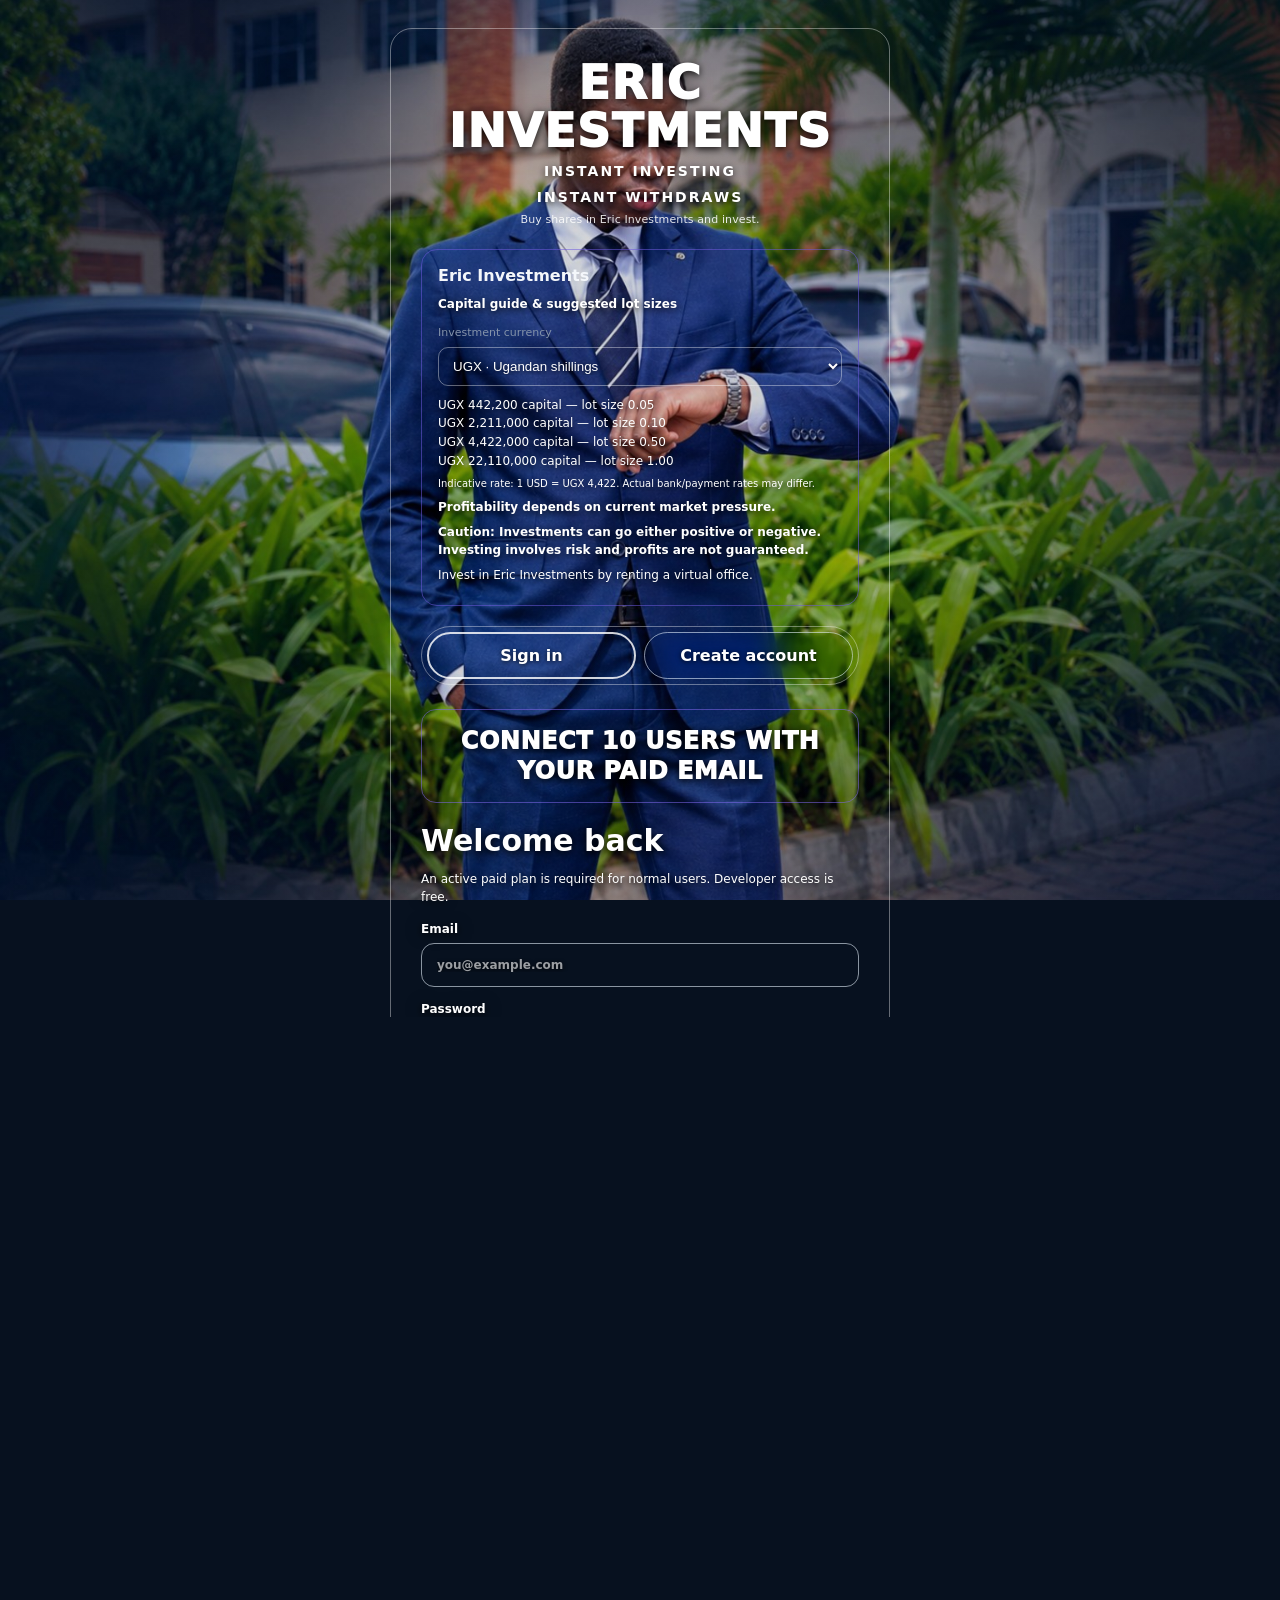
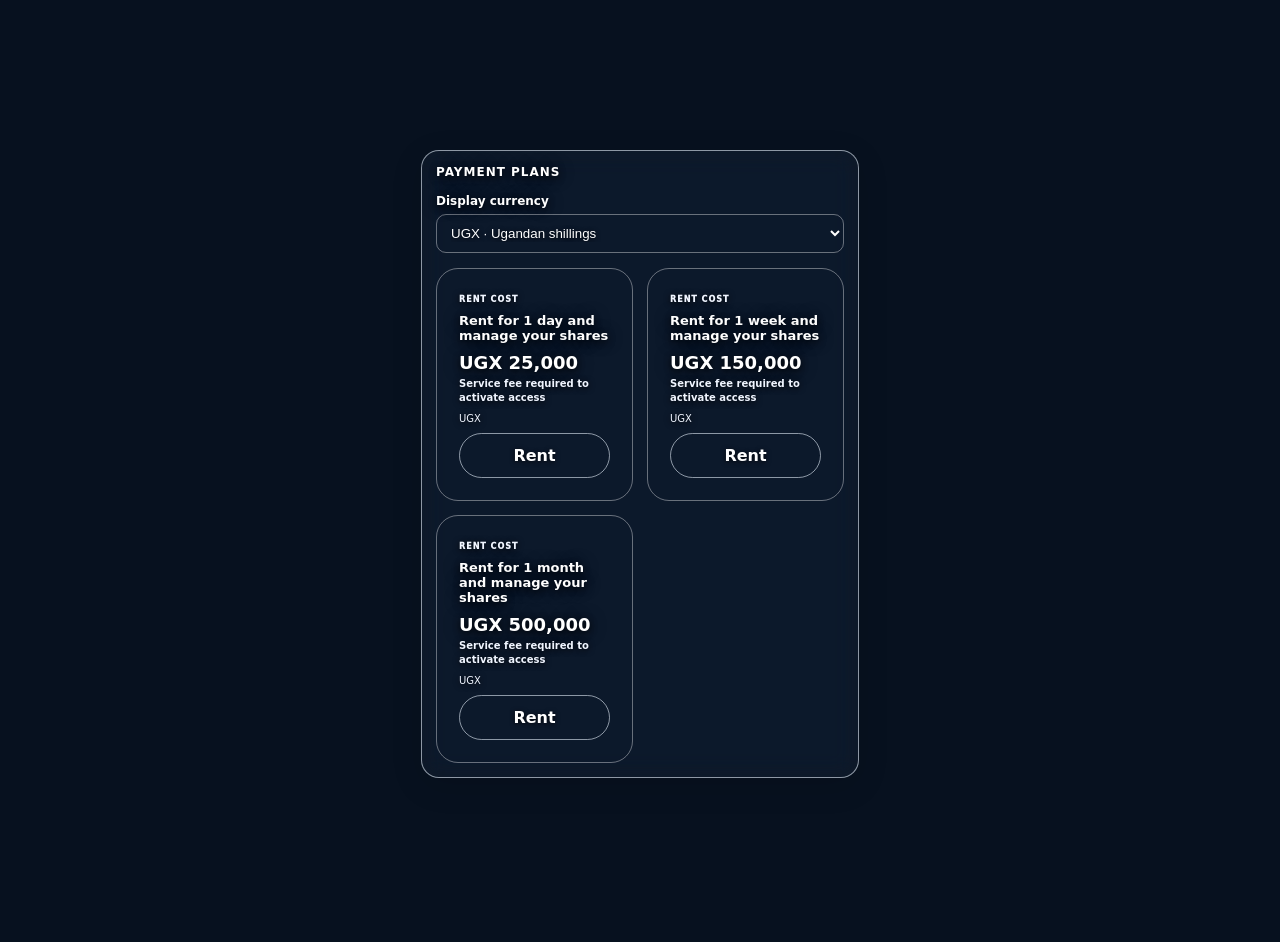
==== commit 325fc726: "Add files via upload" ====
--- a/index.html
+++ b/index.html
@@ -9,7 +9,7 @@
 <meta name="apple-mobile-web-app-capable" content="yes">
 <meta name="apple-mobile-web-app-status-bar-style" content="black-translucent">
 
-<link rel="stylesheet" href="/styles.css?v=20261110copilot2"><title>ERIC INVESTMENTS — INSTANT INVESTING · INSTANT WITHDRAWS</title>
+<link rel="stylesheet" href="/styles.css?v=20261112gmmaclose-savefix"><title>ERIC INVESTMENTS — INSTANT INVESTING · INSTANT WITHDRAWS</title>
 </head>
 <body>
 <div id="authScreen" class="auth-screen">
@@ -173,6 +173,21 @@
         <div><span>Open P/L</span><b id="managedUnrealizedPnl">--</b></div>
         <div><span>Open trades</span><b id="managedOpenTrades">0</b></div>
         <div><span>Realized P/L (today)</span><b id="managedRealizedPnl">--</b></div>
+        <div class="managed-profit-target-table" style="grid-column:1/-1;border:1px solid rgba(255,255,255,.22);border-radius:12px;padding:12px;margin-top:8px">
+          <strong style="display:block;margin-bottom:8px">REALIZED PROFIT AUTO-STOP TARGET</strong>
+          <table style="width:100%;border-collapse:collapse"><tbody>
+            <tr><td style="padding:6px 4px">Target amount</td><td style="padding:6px 4px;text-align:right;white-space:nowrap"><input id="managedProfitTargetVisible" type="number" min="0.01" max="1000000000" step="0.01" value="25" style="width:105px;max-width:48%" inputmode="decimal"><select id="managedProfitTargetCurrency" aria-label="Profit target currency" style="margin-left:5px;max-width:92px"><option value="USD">USD ($)</option><option value="UGX">UGX (Sh)</option></select></td></tr>
+            <tr><td style="padding:6px 4px">Realized profit this run</td><td id="managedRunRealizedProfit" style="padding:6px 4px;text-align:right">--</td></tr>
+            <tr><td style="padding:6px 4px">Auto-Trader action</td><td id="managedProfitTargetStatus" style="padding:6px 4px;text-align:right">Waiting for target</td></tr>
+          </tbody></table>
+          <table style="width:100%;border-collapse:collapse;margin-top:10px">
+            <thead><tr><th colspan="2" style="text-align:left;padding:6px 4px">GMMA INDIVIDUAL POSITION PROFIT TARGET</th></tr></thead>
+            <tbody><tr><td style="padding:6px 4px">Close each GMMA trade at profit</td><td style="padding:6px 4px;text-align:right"><input id="gmmaPositionProfitTarget" type="number" min="0" max="1000000000" step="0.01" value="0" style="width:105px;max-width:48%" inputmode="decimal"></td></tr></tbody>
+          </table>
+          <p class="tiny">When an individual KETS_AUTO/GMMA position reaches this open-profit amount, only that position is closed. Auto-Trader stays ON and can open a replacement in the current confirmed GMMA direction. Set to 0 to disable. Uses the selected profit-target currency.</p>
+          <button class="ghost-btn" id="saveRealizedProfitTarget" type="button" style="margin-top:8px">Save profit targets</button>
+          <p class="tiny">When realized profit reaches this target, converted into the selected cTrader account currency using the live USD/UGX rate, KETS switches Auto-Trader OFF and requests closure of every open position. Unrealized/open profit does not count.</p>
+        </div>
         <div><span>Free margin</span><b id="managedFreeMargin">--</b></div>
       </div>
       <p class="tiny managed-note" id="managedConnectionNote">These figures are read from the selected cTrader account. Connect cTrader and select an account to load the live balance, equity, P/L and margin data.</p>
@@ -298,7 +313,7 @@
 <section id="gmmaPage" class="history-page hidden">
   <div class="history-page-head"><div><span class="eyebrow">GUPPY MULTIPLE MOVING AVERAGES · AUTOTRADER</span><h2>📈 GMMA</h2><p class="muted">Gold XAU/USD · M1 · Short EMAs 3, 5, 8, 10, 12, 15 · Long EMAs 30, 35, 40, 45, 50, 60</p></div><button class="ghost-btn page-back-btn" data-page="dashboard">← Dashboard</button></div>
   <div class="live-page-status"><span class="live-dot" id="gmmaFeedStatus">WAITING FOR FEED</span><small id="gmmaLastUpdated">Waiting for completed Gold candles…</small></div>
-  <section class="history-card copilot-decision-card"><span class="eyebrow">GMMA REVERSAL / AUTOTRADER SIGNAL</span><h2 id="gmmaDecision">WAITING</h2><p id="gmmaReason" class="muted">Waiting for 120 completed M1 candles and a confirmed Guppy group crossover.</p><div class="copilot-counts"><span id="gmmaDirection">TREND: --</span><span id="gmmaWindow">CANDLES: 0/120</span><span id="gmmaPrice">PRICE: --</span></div></section>
+  <section class="history-card copilot-decision-card"><span class="eyebrow">GMMA TREND DETECTION · SINGLE SOURCE OF TRUTH</span><h2 id="gmmaDecision">WAITING</h2><p id="gmmaReason" class="muted">Waiting for 61 completed M1 candles and a confirmed Guppy trend direction.</p><div class="copilot-counts"><span id="gmmaDirection">TREND: --</span><span id="gmmaWindow">CANDLES: 0/61</span><span id="gmmaPrice">PRICE: --</span></div><div class="copilot-counts"><span id="gmmaRecentTrend">RECENT TRADE TREND: --</span><span id="gmmaNewTrend">NEW GMMA TREND: --</span><span id="gmmaTrendDecision">DECISION: WAIT</span></div><div class="gmma-execution-status"><h3>Auto-Trader execution</h3><strong id="gmmaExecutionStatus">CHECKING</strong><p id="gmmaExecutionReason" class="muted" aria-live="polite">Checking cTrader connection, Auto-Trader state and entry gates…</p></div></section>
   <section class="history-card gmma-emergency-close">
     <div class="panel-title"><h3>💼 cTrader position control</h3><span class="eyebrow">SELECTED ACCOUNT</span></div>
     <p class="muted">Close every currently open position on your selected cTrader account, including manual trades and trades opened by other strategies. This does not close pending orders.</p>
@@ -307,7 +322,7 @@
   </section>
   <section class="copilot-indicator-grid" id="gmmaGroups"><article class="history-card"><div class="empty">Loading GMMA readings…</div></article></section>
   <section class="history-card"><h3>Latest 20 completed M1 candles</h3><p class="muted">The table audits the short-group and long-group average values used to confirm the current trend.</p><div class="table-scroll"><table class="copilot2-record-table"><thead><tr><th>Time (UTC)</th><th>Close</th><th>Short group mean</th><th>Long group mean</th><th>Trend</th></tr></thead><tbody id="gmmaRecords"><tr><td colspan="5">Waiting for candle records…</td></tr></tbody></table></div></section>
-  <section class="history-card copilot-rules"><h3>GMMA Auto-Trader rules</h3><ul><li><strong>BUY entry:</strong> the short-group average crosses above the long-group average on a completed candle.</li><li><strong>SELL entry:</strong> the short-group average crosses below the long-group average on a completed candle.</li><li><strong>Exit:</strong> close the existing KETS automatic position when a confirmed opposite GMMA group crossover occurs.</li><li><strong>Safety:</strong> only completed candles are used; at least 120 candles and a fresh feed (maximum age 4 minutes) are required. No entry is sent on a continuing trend without a new reversal.</li></ul><p class="muted">GMMA is a trend-following indicator and can lag or whipsaw in sideways markets. Test on demo before enabling live Auto-Trader.</p></section>
+  <section class="history-card copilot-rules"><h3>GMMA Auto-Trader rules</h3><ul><li><strong>BUY entry:</strong> the short-group average crosses above the long-group average on a completed candle.</li><li><strong>SELL entry:</strong> the short-group average crosses below the long-group average on a completed candle.</li><li><strong>Exit:</strong> close the existing KETS automatic position when a confirmed opposite GMMA group crossover occurs.</li><li><strong>Safety:</strong> only completed candles are used; 61 candles are required to calculate the 60-period EMA and the feed must be fresh (maximum age 4 minutes). A confirmed BUY/SELL trend can trigger an entry without waiting for another crossover. On an opposite confirmed trend, the existing KETS automatic position is closed and the new direction is entered.</li></ul><p class="muted">GMMA is a trend-following indicator and can lag or whipsaw in sideways markets. Test on demo before enabling live Auto-Trader.</p></section>
 </section>
 
 <section id="autoTraderPage" class="history-page hidden">
@@ -458,6 +473,6 @@
   <button class="install-close" id="installClose" aria-label="Close">×</button>
 </div>
 
-<script src="/app.js?v=20261110gmma" defer></script>
+<script src="/app.js?v=20261112gmma-profit-cycle" defer></script>
 <script src="/background-slideshow.js?v=20261028sixphotodisplayfix" defer></script>
 </body></html>
--- a/styles.css
+++ b/styles.css
@@ -1062,3 +1062,4 @@
 .copilot2-record-table{width:100%;min-width:760px;border-collapse:collapse;font-size:12px}
 .copilot2-record-table th,.copilot2-record-table td{padding:9px 10px;text-align:left;border-bottom:1px solid rgba(148,163,184,.22);white-space:nowrap}
 .copilot2-record-table th{color:var(--muted,#94a3b8);font-weight:700}
+.gmma-execution-status{margin-top:16px;padding:12px 14px;border:1px solid var(--line);border-radius:10px;background:rgba(255,255,255,.025)}.gmma-execution-status h3{margin:0 0 7px;font-size:13px}.gmma-execution-status strong{display:block;font-size:13px;letter-spacing:.04em}.gmma-execution-status p{margin:6px 0 0;font-size:12px;line-height:1.5;overflow-wrap:anywhere}
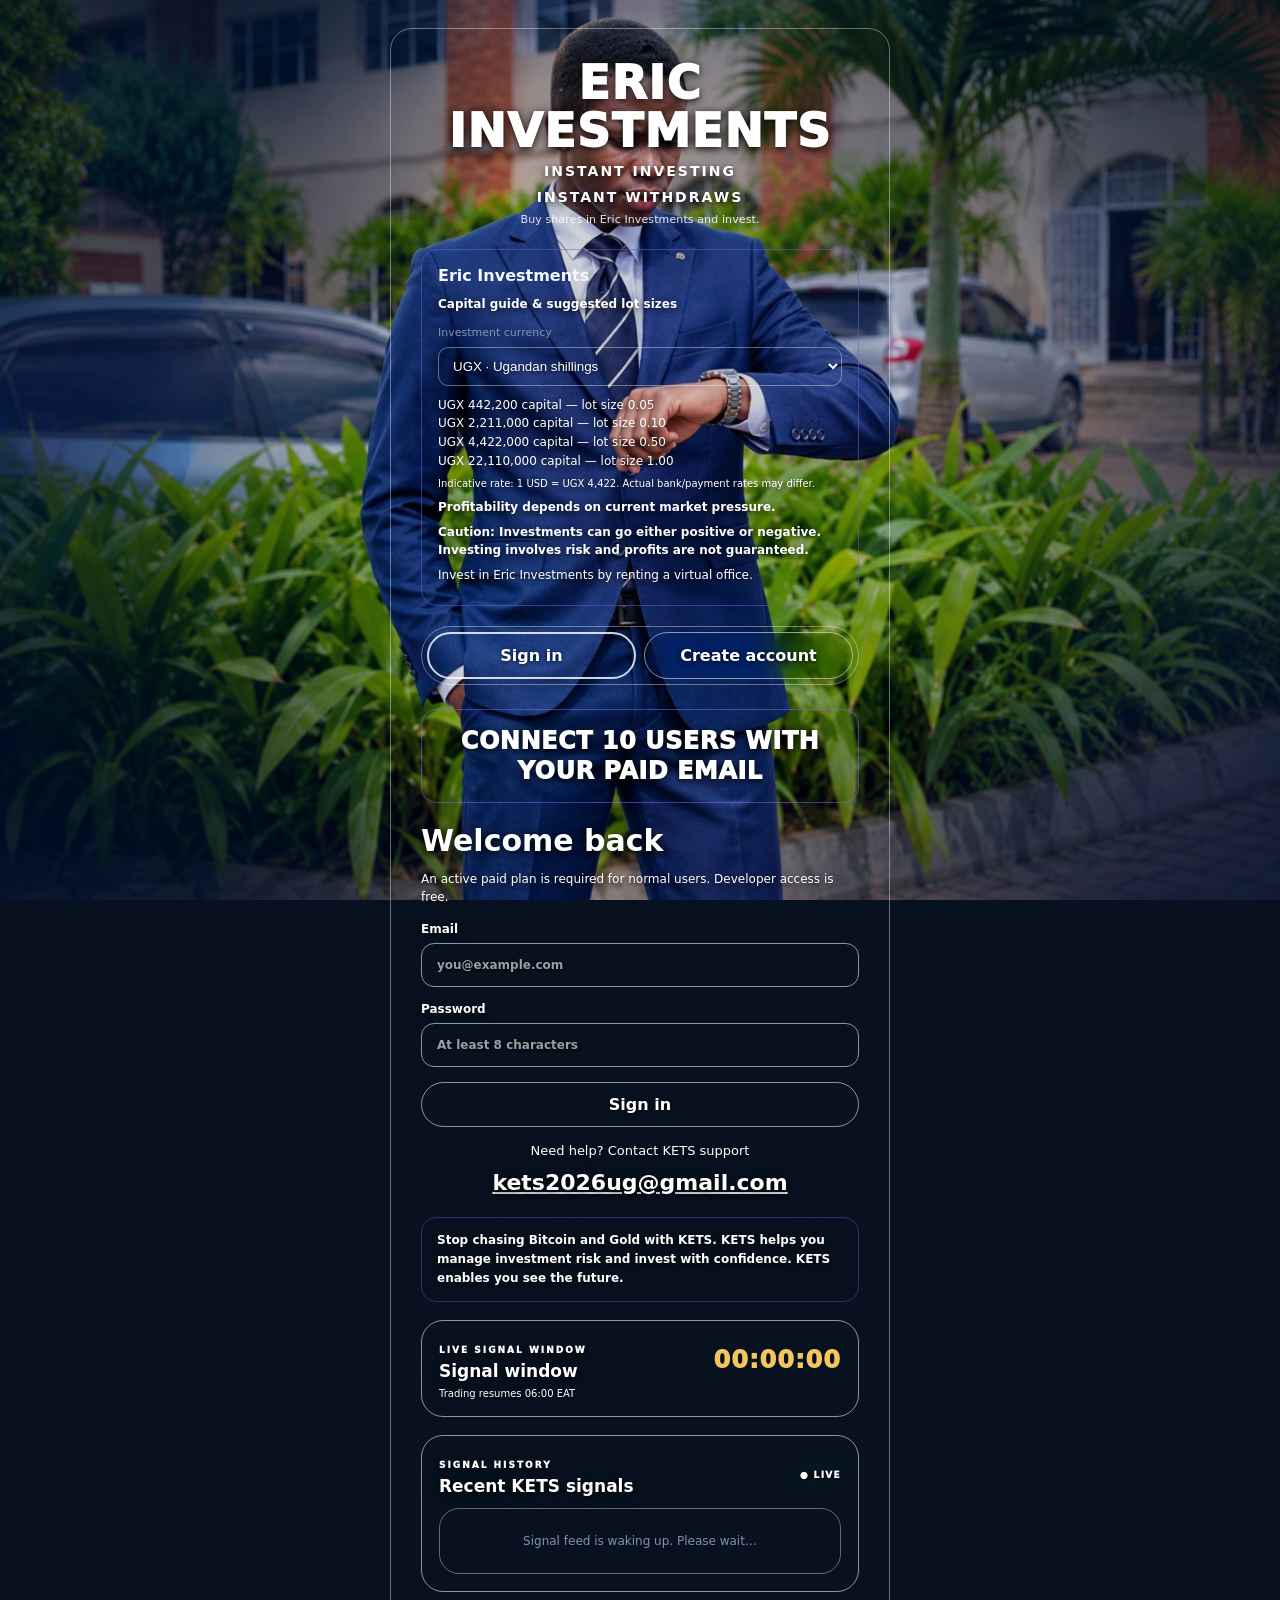
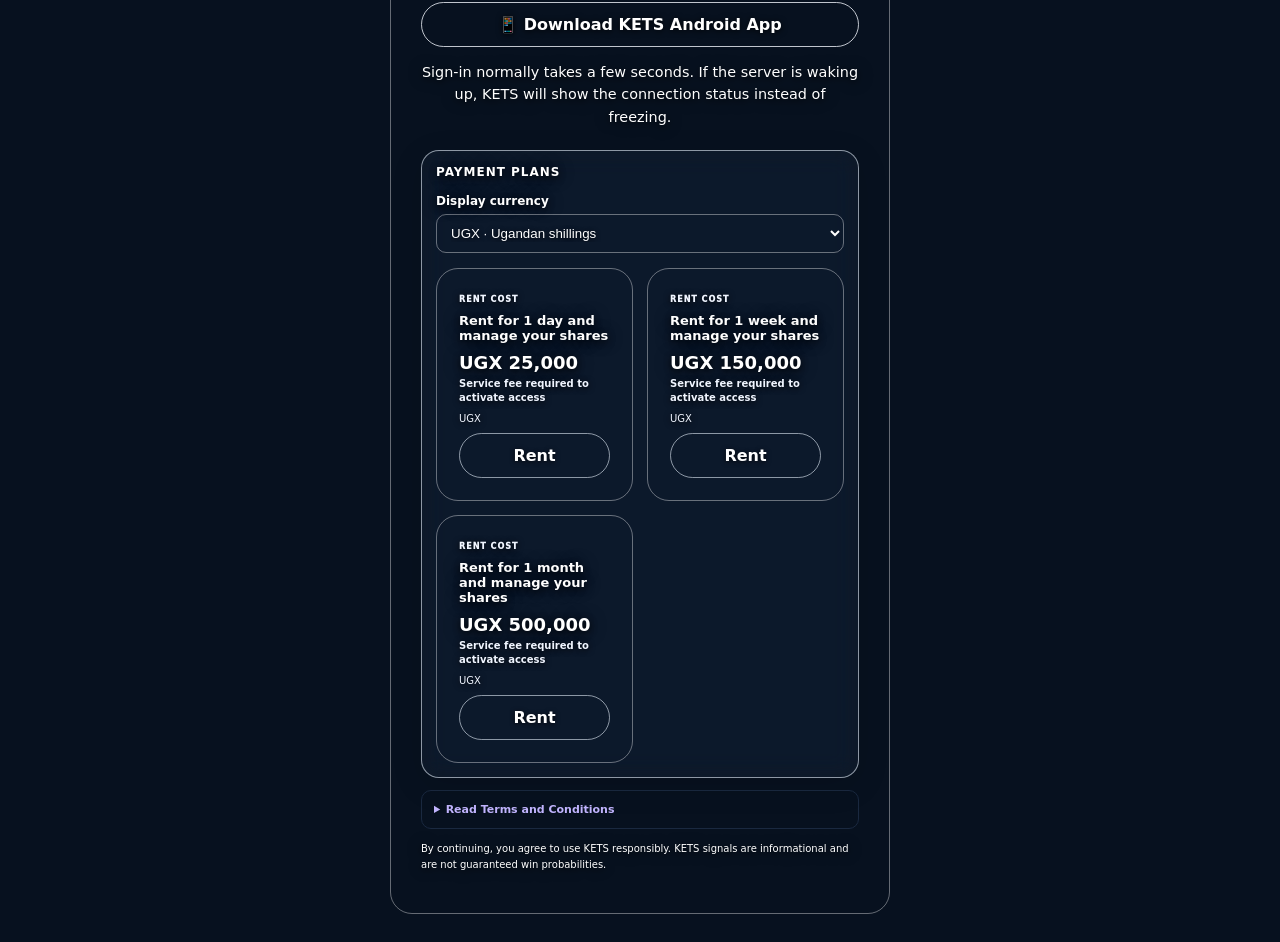
==== commit 017709a1: "Add files via upload" ====
--- a/index.html
+++ b/index.html
@@ -9,7 +9,7 @@
 <meta name="apple-mobile-web-app-capable" content="yes">
 <meta name="apple-mobile-web-app-status-bar-style" content="black-translucent">
 
-<link rel="stylesheet" href="/styles.css?v=20261112gmmaclose-savefix"><title>ERIC INVESTMENTS — INSTANT INVESTING · INSTANT WITHDRAWS</title>
+<link rel="stylesheet" href="/styles.css?v=20261110copilot2"><title>ERIC INVESTMENTS — INSTANT INVESTING · INSTANT WITHDRAWS</title>
 </head>
 <body>
 <div id="authScreen" class="auth-screen">
@@ -173,21 +173,6 @@
         <div><span>Open P/L</span><b id="managedUnrealizedPnl">--</b></div>
         <div><span>Open trades</span><b id="managedOpenTrades">0</b></div>
         <div><span>Realized P/L (today)</span><b id="managedRealizedPnl">--</b></div>
-        <div class="managed-profit-target-table" style="grid-column:1/-1;border:1px solid rgba(255,255,255,.22);border-radius:12px;padding:12px;margin-top:8px">
-          <strong style="display:block;margin-bottom:8px">REALIZED PROFIT AUTO-STOP TARGET</strong>
-          <table style="width:100%;border-collapse:collapse"><tbody>
-            <tr><td style="padding:6px 4px">Target amount</td><td style="padding:6px 4px;text-align:right;white-space:nowrap"><input id="managedProfitTargetVisible" type="number" min="0.01" max="1000000000" step="0.01" value="25" style="width:105px;max-width:48%" inputmode="decimal"><select id="managedProfitTargetCurrency" aria-label="Profit target currency" style="margin-left:5px;max-width:92px"><option value="USD">USD ($)</option><option value="UGX">UGX (Sh)</option></select></td></tr>
-            <tr><td style="padding:6px 4px">Realized profit this run</td><td id="managedRunRealizedProfit" style="padding:6px 4px;text-align:right">--</td></tr>
-            <tr><td style="padding:6px 4px">Auto-Trader action</td><td id="managedProfitTargetStatus" style="padding:6px 4px;text-align:right">Waiting for target</td></tr>
-          </tbody></table>
-          <table style="width:100%;border-collapse:collapse;margin-top:10px">
-            <thead><tr><th colspan="2" style="text-align:left;padding:6px 4px">GMMA INDIVIDUAL POSITION PROFIT TARGET</th></tr></thead>
-            <tbody><tr><td style="padding:6px 4px">Close each GMMA trade at profit</td><td style="padding:6px 4px;text-align:right"><input id="gmmaPositionProfitTarget" type="number" min="0" max="1000000000" step="0.01" value="0" style="width:105px;max-width:48%" inputmode="decimal"></td></tr></tbody>
-          </table>
-          <p class="tiny">When an individual KETS_AUTO/GMMA position reaches this open-profit amount, only that position is closed. Auto-Trader stays ON and can open a replacement in the current confirmed GMMA direction. Set to 0 to disable. Uses the selected profit-target currency.</p>
-          <button class="ghost-btn" id="saveRealizedProfitTarget" type="button" style="margin-top:8px">Save profit targets</button>
-          <p class="tiny">When realized profit reaches this target, converted into the selected cTrader account currency using the live USD/UGX rate, KETS switches Auto-Trader OFF and requests closure of every open position. Unrealized/open profit does not count.</p>
-        </div>
         <div><span>Free margin</span><b id="managedFreeMargin">--</b></div>
       </div>
       <p class="tiny managed-note" id="managedConnectionNote">These figures are read from the selected cTrader account. Connect cTrader and select an account to load the live balance, equity, P/L and margin data.</p>
@@ -313,7 +298,7 @@
 <section id="gmmaPage" class="history-page hidden">
   <div class="history-page-head"><div><span class="eyebrow">GUPPY MULTIPLE MOVING AVERAGES · AUTOTRADER</span><h2>📈 GMMA</h2><p class="muted">Gold XAU/USD · M1 · Short EMAs 3, 5, 8, 10, 12, 15 · Long EMAs 30, 35, 40, 45, 50, 60</p></div><button class="ghost-btn page-back-btn" data-page="dashboard">← Dashboard</button></div>
   <div class="live-page-status"><span class="live-dot" id="gmmaFeedStatus">WAITING FOR FEED</span><small id="gmmaLastUpdated">Waiting for completed Gold candles…</small></div>
-  <section class="history-card copilot-decision-card"><span class="eyebrow">GMMA TREND DETECTION · SINGLE SOURCE OF TRUTH</span><h2 id="gmmaDecision">WAITING</h2><p id="gmmaReason" class="muted">Waiting for 61 completed M1 candles and a confirmed Guppy trend direction.</p><div class="copilot-counts"><span id="gmmaDirection">TREND: --</span><span id="gmmaWindow">CANDLES: 0/61</span><span id="gmmaPrice">PRICE: --</span></div><div class="copilot-counts"><span id="gmmaRecentTrend">RECENT TRADE TREND: --</span><span id="gmmaNewTrend">NEW GMMA TREND: --</span><span id="gmmaTrendDecision">DECISION: WAIT</span></div><div class="gmma-execution-status"><h3>Auto-Trader execution</h3><strong id="gmmaExecutionStatus">CHECKING</strong><p id="gmmaExecutionReason" class="muted" aria-live="polite">Checking cTrader connection, Auto-Trader state and entry gates…</p></div></section>
+  <section class="history-card copilot-decision-card"><span class="eyebrow">GMMA REVERSAL / AUTOTRADER SIGNAL</span><h2 id="gmmaDecision">WAITING</h2><p id="gmmaReason" class="muted">Waiting for 120 completed M1 candles and a confirmed Guppy group crossover.</p><div class="copilot-counts"><span id="gmmaDirection">TREND: --</span><span id="gmmaWindow">CANDLES: 0/120</span><span id="gmmaPrice">PRICE: --</span></div></section>
   <section class="history-card gmma-emergency-close">
     <div class="panel-title"><h3>💼 cTrader position control</h3><span class="eyebrow">SELECTED ACCOUNT</span></div>
     <p class="muted">Close every currently open position on your selected cTrader account, including manual trades and trades opened by other strategies. This does not close pending orders.</p>
@@ -322,7 +307,7 @@
   </section>
   <section class="copilot-indicator-grid" id="gmmaGroups"><article class="history-card"><div class="empty">Loading GMMA readings…</div></article></section>
   <section class="history-card"><h3>Latest 20 completed M1 candles</h3><p class="muted">The table audits the short-group and long-group average values used to confirm the current trend.</p><div class="table-scroll"><table class="copilot2-record-table"><thead><tr><th>Time (UTC)</th><th>Close</th><th>Short group mean</th><th>Long group mean</th><th>Trend</th></tr></thead><tbody id="gmmaRecords"><tr><td colspan="5">Waiting for candle records…</td></tr></tbody></table></div></section>
-  <section class="history-card copilot-rules"><h3>GMMA Auto-Trader rules</h3><ul><li><strong>BUY entry:</strong> the short-group average crosses above the long-group average on a completed candle.</li><li><strong>SELL entry:</strong> the short-group average crosses below the long-group average on a completed candle.</li><li><strong>Exit:</strong> close the existing KETS automatic position when a confirmed opposite GMMA group crossover occurs.</li><li><strong>Safety:</strong> only completed candles are used; 61 candles are required to calculate the 60-period EMA and the feed must be fresh (maximum age 4 minutes). A confirmed BUY/SELL trend can trigger an entry without waiting for another crossover. On an opposite confirmed trend, the existing KETS automatic position is closed and the new direction is entered.</li></ul><p class="muted">GMMA is a trend-following indicator and can lag or whipsaw in sideways markets. Test on demo before enabling live Auto-Trader.</p></section>
+  <section class="history-card copilot-rules"><h3>GMMA Auto-Trader rules</h3><ul><li><strong>BUY entry:</strong> the short-group average crosses above the long-group average on a completed candle.</li><li><strong>SELL entry:</strong> the short-group average crosses below the long-group average on a completed candle.</li><li><strong>Exit:</strong> close the existing KETS automatic position when a confirmed opposite GMMA group crossover occurs.</li><li><strong>Safety:</strong> only completed candles are used; at least 120 candles and a fresh feed (maximum age 4 minutes) are required. No entry is sent on a continuing trend without a new reversal.</li></ul><p class="muted">GMMA is a trend-following indicator and can lag or whipsaw in sideways markets. Test on demo before enabling live Auto-Trader.</p></section>
 </section>
 
 <section id="autoTraderPage" class="history-page hidden">
@@ -473,6 +458,6 @@
   <button class="install-close" id="installClose" aria-label="Close">×</button>
 </div>
 
-<script src="/app.js?v=20261112gmma-profit-cycle" defer></script>
+<script src="/app.js?v=20261110gmma" defer></script>
 <script src="/background-slideshow.js?v=20261028sixphotodisplayfix" defer></script>
 </body></html>
--- a/styles.css
+++ b/styles.css
@@ -1062,4 +1062,3 @@
 .copilot2-record-table{width:100%;min-width:760px;border-collapse:collapse;font-size:12px}
 .copilot2-record-table th,.copilot2-record-table td{padding:9px 10px;text-align:left;border-bottom:1px solid rgba(148,163,184,.22);white-space:nowrap}
 .copilot2-record-table th{color:var(--muted,#94a3b8);font-weight:700}
-.gmma-execution-status{margin-top:16px;padding:12px 14px;border:1px solid var(--line);border-radius:10px;background:rgba(255,255,255,.025)}.gmma-execution-status h3{margin:0 0 7px;font-size:13px}.gmma-execution-status strong{display:block;font-size:13px;letter-spacing:.04em}.gmma-execution-status p{margin:6px 0 0;font-size:12px;line-height:1.5;overflow-wrap:anywhere}
